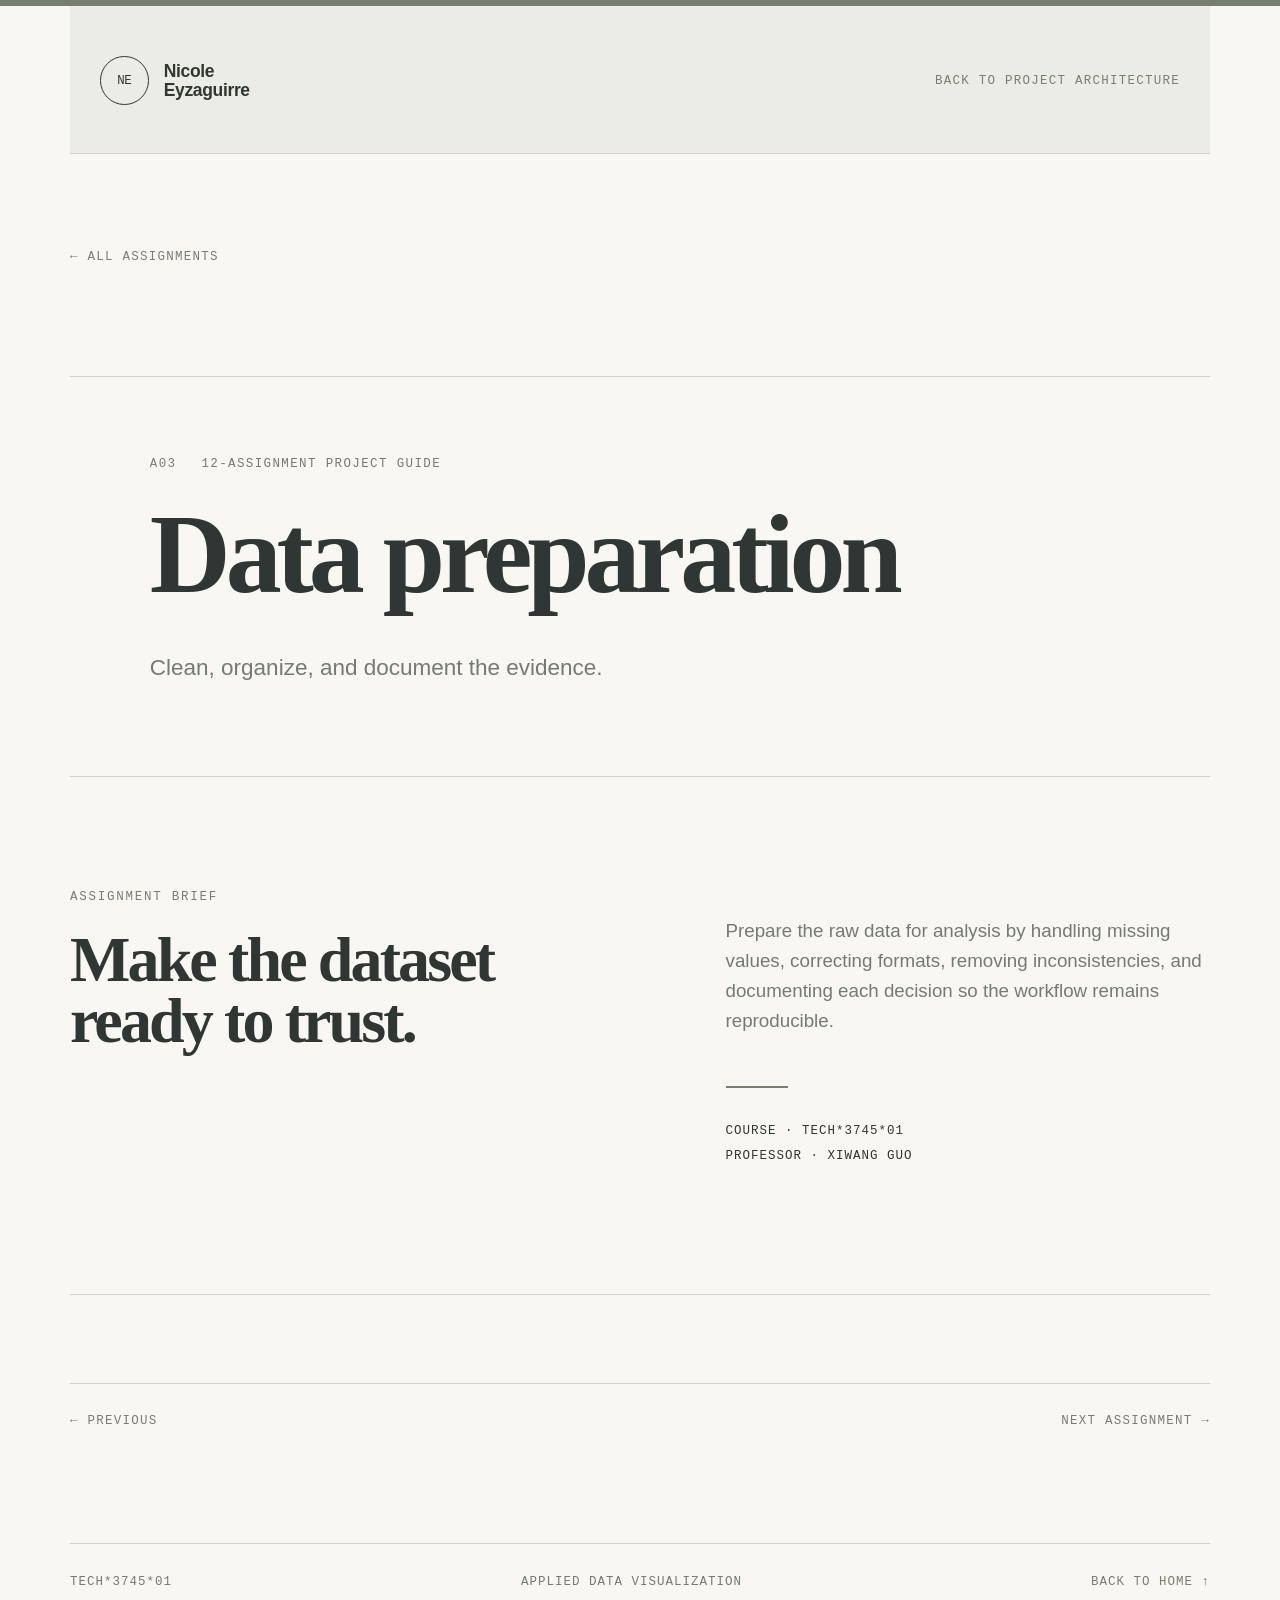
==== assignment-03.html @ c0d2a774 "Create research project website" ====
<!doctype html><html lang="en"><head><meta charset="UTF-8"><meta name="viewport" content="width=device-width, initial-scale=1.0"><title>Assignment 03 | Applied Data Visualization</title><link rel="stylesheet" href="styles.css"></head><body><div class="topline"></div><header class="site-header"><a class="brand" href="index.html#top"><span class="brand-mark">NE</span><span class="brand-name">Nicole<br>Eyzaguirre</span></a><a class="back-link" href="index.html#project">Back to project architecture</a></header><main class="assignment-detail section-shell"><a class="back-link" href="index.html#project">← All assignments</a><section class="assignment-hero reveal visible"><div class="assignment-kicker"><span>A03</span><span>12-assignment project guide</span></div><h1>Data preparation</h1><p class="assignment-summary">Clean, organize, and document the evidence.</p></section><section class="assignment-content"><div><p class="eyebrow">Assignment brief</p><h2>Make the dataset ready to trust.</h2></div><div class="assignment-copy"><p>Prepare the raw data for analysis by handling missing values, correcting formats, removing inconsistencies, and documenting each decision so the workflow remains reproducible.</p><div class="detail-rule"></div><p class="detail-label">Course · TECH*3745*01<br>Professor · Xiwang Guo</p></div></section><nav class="assignment-pager"><a href="assignment-02.html">← Previous</a><a href="assignment-04.html">Next assignment →</a></nav></main><footer class="site-footer section-shell"><span>TECH*3745*01</span><span>Applied Data Visualization</span><a href="index.html#top">Back to home ↑</a></footer></body></html>
---- styles.css ----
:root {
  --ink: #303633;
  --muted: #747a74;
  --paper: #f8f7f3;
  --paper-deep: #ecece6;
  --line: #d2d4cc;
  --accent: #777f70;
  --accent-light: #b6beb0;
  --display: "Playfair Display", Georgia, serif;
  --sans: "Manrope", sans-serif;
  --mono: "DM Mono", monospace;
}

* { box-sizing: border-box; }
html { scroll-behavior: smooth; }
body { margin: 0; color: var(--ink); background: var(--paper); font-family: var(--sans); font-size: 15px; line-height: 1.6; overflow-x: hidden; }
a { color: inherit; text-decoration: none; }
.topline { height: 5px; background: var(--accent); }
.section-shell, .site-header { width: min(1160px, calc(100% - 112px)); margin: 0 auto; }
.site-header { position: relative; display: flex; justify-content: space-between; align-items: flex-start; min-height: 94px; padding: 28px 24px 0; background: var(--paper-deep); z-index: 10; }
.brand { display: flex; gap: 12px; align-items: center; }
.brand-mark { display: grid; place-items: center; width: 39px; height: 39px; border: 1px solid var(--ink); border-radius: 50%; font: 500 10px var(--mono); letter-spacing: -.04em; }
.brand-name { font-size: 14px; font-weight: 800; line-height: 1.1; letter-spacing: -.02em; }
.assignment-nav { position: absolute; top: 88px; right: 0; display: none; grid-template-columns: 1fr; width: min(340px, calc(100vw - 96px)); padding: 10px 15px; background: var(--paper); border: 1px solid var(--line); box-shadow: 0 14px 28px rgba(23,43,70,.12); }
.assignment-nav.open { display: grid; }
.assignment-nav a { display: flex; gap: 10px; align-items: center; min-height: 38px; border-bottom: 1px solid var(--line); font-size: 12px; font-weight: 700; text-transform: uppercase; letter-spacing: .08em; transition: color .2s, background .2s; }
.assignment-nav a:hover, .assignment-nav a.active { color: var(--accent); }
.assignment-nav span { color: var(--accent); font: 12px var(--mono); }
.menu-toggle { display: flex; align-items: center; gap: 12px; border: 0; padding: 9px 0; background: none; color: var(--ink); font: 500 12px var(--mono); text-transform: uppercase; letter-spacing: .08em; cursor: pointer; }
.menu-icon { color: var(--accent); font-size: 20px; line-height: 10px; }
.hero { display: block; min-height: 455px; padding: 94px 7% 100px; border-bottom: 1px solid var(--line); }
.hero-copy { max-width: 690px; }
.eyebrow { margin: 0 0 21px; color: var(--accent); font: 500 10px var(--mono); letter-spacing: .14em; text-transform: uppercase; }
h1, h2 { margin: 0; font-family: var(--display); font-weight: 600; line-height: .95; letter-spacing: -.045em; }
h1 { font-size: clamp(64px, 8vw, 112px); }
h1 em, h2 em { color: var(--accent); font-style: italic; }
.hero-intro { max-width: 460px; margin: 33px 0 26px; color: var(--muted); font-size: 14px; }
.text-link { display: inline-flex; gap: 22px; padding-bottom: 8px; border-bottom: 1px solid var(--accent); color: var(--ink); font-size: 11px; font-weight: 800; text-transform: uppercase; letter-spacing: .1em; }
.hero-visual { position: relative; height: 390px; overflow: hidden; background: #172b46; }
.hero-visual::before { content: ""; position: absolute; inset: 0; opacity: .16; background-image: linear-gradient(rgba(244,241,233,.5) 1px, transparent 1px), linear-gradient(90deg, rgba(244,241,233,.5) 1px, transparent 1px); background-size: 48px 48px; }
.visual-label { position: absolute; top: 21px; left: 24px; z-index: 2; color: var(--accent-light); font: 10px var(--mono); letter-spacing: .15em; }
.orbit { position: absolute; border: 1px solid rgba(217,154,115,.5); border-radius: 50%; transform: rotate(-24deg); }
.orbit-one { width: 510px; height: 155px; top: 112px; left: 35px; }
.orbit-two { width: 450px; height: 210px; top: 72px; left: 55px; transform: rotate(25deg); border-color: rgba(244,241,233,.25); }
.data-line { position: absolute; height: 1px; background: var(--accent); transform-origin: left center; }
.line-one { width: 470px; top: 189px; left: 55px; transform: rotate(-18deg); }.line-two { width: 455px; top: 194px; left: 51px; transform: rotate(16deg); background: #e5d5b8; }.line-three { width: 360px; top: 220px; left: 105px; transform: rotate(-42deg); background: rgba(217,154,115,.5); }
.data-point { position: absolute; width: 10px; height: 10px; border: 2px solid var(--paper); background: var(--accent); border-radius: 50%; box-shadow: 0 0 0 6px rgba(184,101,63,.2); }.point-one { top: 125px; left: 185px; }.point-two { top: 242px; left: 380px; background: #e5d5b8; }.point-three { top: 157px; left: 462px; }
.visual-caption { position: absolute; right: 23px; bottom: 22px; display: flex; gap: 13px; align-items: baseline; color: #e8e4d9; }.visual-caption strong { font: 22px var(--mono); }.visual-caption span { color: #adb7b0; font: 10px var(--mono); line-height: 1.35; }
.course-meta { display: grid; grid-template-columns: 1.2fr 1.5fr 1fr 1fr; border-top: 1px solid var(--line); border-bottom: 1px solid var(--line); }.meta-item { min-height: 106px; padding: 24px 22px 20px 0; border-right: 1px solid var(--line); }.meta-item:not(:first-child) { padding-left: 25px; }.meta-item:last-child { border-right: 0; }.meta-label { display: block; margin-bottom: 8px; color: var(--muted); font: 10px var(--mono); letter-spacing: .08em; text-transform: uppercase; }.meta-item strong { font-size: 13px; line-height: 1.5; }.meta-item small { color: var(--muted); font-size: 11px; font-weight: 500; }.meta-term strong { color: var(--accent); font: 12px var(--mono); }
.overview { display: grid; grid-template-columns: 1fr 1fr; gap: 15%; padding-top: 150px; padding-bottom: 150px; }.overview h2, .map-intro h2, .goals h2 { font-size: clamp(46px, 5vw, 74px); }.overview-copy { padding-top: 8px; max-width: 440px; }.large-copy { margin: 0 0 24px; color: var(--ink); font-size: 22px; line-height: 1.35; letter-spacing: -.03em; }.overview-copy > p:not(.large-copy) { max-width: 375px; color: var(--muted); font-size: 14px; }.goal-line { display: flex; gap: 18px; align-items: center; margin-top: 42px; padding-top: 18px; border-top: 1px solid var(--line); color: var(--muted); font: 10px var(--mono); text-transform: uppercase; letter-spacing: .08em; }.goal-line span:first-child { color: var(--accent); font: 25px var(--display); }
.project-map { display: grid; grid-template-columns: 30% 1fr; gap: 8%; padding: 75px 0 140px; border-top: 1px solid var(--line); }.map-note { max-width: 190px; margin-top: 37px; color: var(--muted); font-size: 13px; }.pathway { padding-top: 5px; }.path-node { display: flex; align-items: center; gap: 18px; }.node-number, .card-number { color: var(--accent); font: 11px var(--mono); }.path-node strong { font-size: 14px; }.path-node small { color: var(--muted); font-size: 11px; }.path-start { padding: 17px 18px; background: var(--ink); color: var(--paper); }.path-start small { color: #aab3ae; }.connector { width: 1px; height: 32px; margin-left: 24px; background: var(--accent); }.path-grid { display: grid; grid-template-columns: repeat(2, 1fr); }.assignment-card { display: flex; gap: 18px; min-height: 122px; padding: 22px 20px; border-top: 1px solid var(--line); border-right: 1px solid var(--line); scroll-margin-top: 120px; transition: background .2s, transform .2s; }.assignment-card:nth-child(even) { border-right: 0; }.assignment-card:hover, .assignment-card:target { background: var(--paper-deep); transform: translateY(-3px); }.assignment-card h3 { margin: 0 0 7px; font-size: 15px; line-height: 1.2; }.assignment-card p { margin: 0; color: var(--muted); font-size: 11px; line-height: 1.45; }.connector-end { height: 34px; }.path-end { padding: 17px 18px; border: 1px solid var(--accent); }
.goals { display: grid; grid-template-columns: 30% 1fr; gap: 8%; padding: 76px 0 140px; border-top: 1px solid var(--line); }.goal-list { display: grid; grid-template-columns: repeat(2, 1fr); gap: 0 40px; margin: 0; padding: 0; list-style: none; counter-reset: goals; }.goal-list li { display: flex; gap: 15px; padding: 12px 0; border-bottom: 1px solid var(--line); color: #455052; font-size: 12px; }.goal-list li::before { counter-increment: goals; content: counter(goals, decimal-leading-zero); color: var(--accent); font: 10px var(--mono); }
.site-footer { display: flex; justify-content: space-between; padding: 25px 0 33px; border-top: 1px solid var(--line); color: var(--muted); font: 10px var(--mono); letter-spacing: .08em; text-transform: uppercase; }.site-footer a { color: var(--accent); }
.assignment-detail { min-height: calc(100vh - 180px); padding: 78px 0 100px; }.back-link { display: inline-block; margin-bottom: 90px; color: var(--accent); font: 10px var(--mono); letter-spacing: .1em; text-transform: uppercase; }.assignment-hero { max-width: 900px; padding-bottom: 90px; border-bottom: 1px solid var(--line); }.assignment-kicker { display: flex; gap: 20px; margin-bottom: 24px; color: var(--muted); font: 10px var(--mono); letter-spacing: .11em; text-transform: uppercase; }.assignment-kicker span:first-child { color: var(--accent); }.assignment-hero h1 { font-size: clamp(64px, 9vw, 128px); }.assignment-summary { max-width: 500px; margin: 34px 0 0; color: var(--muted); font-size: 18px; }.assignment-content { display: grid; grid-template-columns: 1fr 1fr; gap: 15%; padding: 90px 0; }.assignment-content h2 { max-width: 440px; font-size: clamp(38px, 4vw, 58px); }.assignment-copy { max-width: 430px; padding-top: 6px; color: var(--muted); font-size: 15px; }.detail-rule { width: 50px; margin: 40px 0 25px; border-top: 2px solid var(--accent); }.detail-label { color: var(--ink); font: 10px/2 var(--mono); letter-spacing: .08em; text-transform: uppercase; }.assignment-pager { display: flex; justify-content: space-between; padding-top: 24px; border-top: 1px solid var(--line); }.assignment-pager a { display: flex; gap: 16px; align-items: center; color: var(--accent); font: 10px var(--mono); letter-spacing: .1em; text-transform: uppercase; }.assignment-pager strong { font-size: 20px; font-weight: 400; }
.assignment-detail:not(.proposal-page) .assignment-hero { max-width: none; padding: 70px 7% 78px; border: 1px solid var(--line); background: var(--paper-deep); }.assignment-detail:not(.proposal-page) .assignment-hero h1 { max-width: 760px; font-size: clamp(58px, 7vw, 96px); }.assignment-detail:not(.proposal-page) .assignment-content { border-bottom: 1px solid var(--line); }.assignment-detail:not(.proposal-page) .assignment-pager { margin-top: 70px; }
.proposal-intro, .proposal-section { display: grid; grid-template-columns: 30% 1fr; gap: 8%; padding: 90px 0; border-bottom: 1px solid var(--line); }.proposal-intro h2, .proposal-section h2, .limitations h2 { max-width: 600px; font-size: clamp(38px, 5vw, 70px); }.proposal-intro .assignment-copy { padding-top: 8px; }.proposal-section { grid-template-columns: 20% 1fr; gap: 8%; }.proposal-label { padding-top: 8px; }.proposal-label span { display: block; margin-bottom: 16px; color: var(--accent); font: 13px var(--mono); }.proposal-label .eyebrow { margin: 0; }.proposal-body { max-width: 760px; }.proposal-body h2 { margin-bottom: 28px; }.proposal-body p { max-width: 690px; color: var(--muted); }.inline-link { color: var(--accent); text-decoration: underline; text-underline-offset: 3px; }.question-panel { margin: 90px 0; padding: 45px 6%; background: var(--ink); color: var(--paper); }.question-panel .eyebrow { color: var(--accent-light); }.question-panel blockquote { max-width: 800px; margin: 25px 0 65px; font: italic 600 clamp(32px, 4vw, 60px)/1.08 var(--display); letter-spacing: -.04em; }.subquestions { display: grid; grid-template-columns: 30% 1fr; gap: 8%; padding-top: 25px; border-top: 1px solid #53605d; }.subquestions ol { display: grid; grid-template-columns: repeat(2, 1fr); gap: 15px 40px; margin: 0; padding-left: 20px; color: #d5d7ce; font-size: 13px; }.subquestions li::marker { color: var(--accent-light); font-family: var(--mono); }.methodology-section { border-bottom: 0; padding-bottom: 45px; }.method-steps { display: grid; grid-template-columns: repeat(2, 1fr); gap: 0 36px; margin-top: 45px; border-top: 1px solid var(--line); }.method-steps article { padding: 24px 0 28px; border-bottom: 1px solid var(--line); }.method-steps span { color: var(--accent); font: 11px var(--mono); }.method-steps h3 { margin: 14px 0 7px; font-size: 15px; }.method-steps p { margin: 0; font-size: 12px; line-height: 1.55; }.variables-section { padding-top: 45px; }.variable-grid { display: grid; grid-template-columns: repeat(3, 1fr); gap: 20px; }.variable-grid > div { padding: 20px; background: var(--paper-deep); }.variable-grid p { margin: 12px 0 0; font-size: 12px; }.variable-tag { color: var(--accent); font: 10px var(--mono); letter-spacing: .06em; text-transform: uppercase; }.variable-grid code { color: var(--ink); font-family: var(--mono); font-size: .9em; }.hypotheses { margin-top: 50px; padding-top: 22px; border-top: 1px solid var(--line); }.hypotheses p { margin: 10px 0; font-size: 13px; }.hypotheses strong { display: inline-block; width: 32px; color: var(--accent); font: 11px var(--mono); }.limitations { margin: 45px 0 90px; padding: 50px 6%; background: var(--paper-deep); }.limitations h2 { margin-bottom: 25px; }.limitations > p:last-child { max-width: 600px; color: var(--muted); font-size: 14px; }
.proposal-page .assignment-hero { max-width: none; padding: 72px 7% 84px; border: 1px solid var(--line); background: var(--paper-deep); }.proposal-page .assignment-hero h1 { max-width: 980px; font-size: clamp(58px, 7vw, 96px); }.proposal-page .assignment-summary { max-width: 620px; font-size: 17px; }.proposal-intro { padding-top: 110px; }.proposal-section { padding-top: 100px; padding-bottom: 100px; }.question-panel { border-left: 4px solid var(--accent); box-shadow: 0 16px 30px rgba(32,42,49,.08); }.proposal-visuals { padding-top: 105px; }.data-figure { box-shadow: 0 8px 18px rgba(32,42,49,.05); }.data-figure figcaption { background: var(--paper); }
.proposal-visuals { padding: 90px 0; border-top: 1px solid var(--line); }.visuals-heading { display: grid; grid-template-columns: 30% 1fr; gap: 8%; margin-bottom: 45px; }.visuals-heading h2 { font-size: clamp(38px, 5vw, 70px); }.figure-grid { display: grid; grid-template-columns: repeat(2, 1fr); gap: 35px 25px; }.data-figure { margin: 0; border: 1px solid var(--line); background: var(--paper-deep); }.data-figure-wide { grid-column: 1 / -1; }.data-figure img { display: block; width: 100%; height: auto; background: #fff; }.data-figure figcaption { display: grid; grid-template-columns: auto 1fr; column-gap: 14px; padding: 16px 18px 18px; }.data-figure figcaption span { grid-row: span 2; color: var(--accent); font: 10px var(--mono); }.data-figure figcaption strong { font-size: 13px; }.data-figure figcaption small { color: var(--muted); font-size: 11px; }
.data-figure-zoom { overflow: hidden; }.data-figure-zoom img { width: 106%; max-width: none; margin-left: -3%; }
.figure-grid { grid-template-columns: repeat(2, minmax(0, 1fr)); }.data-figure img { aspect-ratio: 16 / 9; object-fit: contain; }
.data-figure-final { display: grid; grid-template-columns: minmax(0, 1.6fr) minmax(220px, .4fr); align-items: stretch; }.data-figure-final figcaption { align-content: center; }
.reveal { opacity: 0; transform: translateY(22px); transition: opacity .7s ease, transform .7s ease; }.reveal.visible { opacity: 1; transform: none; }
@media (min-width: 801px) { .site-header { align-items: center; min-height: 118px; padding: 24px 24px 22px; border-bottom: 1px solid var(--line); }.site-header > .back-link { margin-bottom: 0; }.assignment-nav { top: 84px; padding: 10px 15px; border: 1px solid var(--line); }.assignment-nav a { min-height: 38px; padding: 0 8px; } }
@media (min-width: 801px) { body { zoom: 1.25; } }
@media (max-width: 800px) { .section-shell, .site-header { width: min(100% - 40px, 600px); }.site-header { min-height: 80px; padding-top: 22px; }.assignment-nav { top: 71px; width: 100%; }.assignment-nav a { min-height: 37px; }.hero { display: block; min-height: auto; padding: 72px 0 70px; }.hero-visual { margin-top: 60px; height: 300px; }.orbit-one { width: 420px; left: -30px; }.orbit-two { left: -5px; }.line-one { left: 15px; }.line-two { left: 10px; }.point-two { left: 260px; }.point-three { left: 340px; }.course-meta { grid-template-columns: repeat(2, 1fr); }.meta-item { min-height: 95px; padding: 19px 12px 15px 0; }.meta-item:not(:first-child) { padding-left: 15px; }.meta-item:nth-child(2) { border-right: 0; }.meta-item:nth-child(3), .meta-item:nth-child(4) { border-top: 1px solid var(--line); }.overview { display: block; padding: 100px 0; }.overview-copy { margin-top: 45px; }.project-map, .goals { display: block; padding: 55px 0 90px; }.map-note { margin: 25px 0 48px; }.path-grid { display: block; }.assignment-card, .assignment-card:nth-child(even) { border-right: 0; }.goals-heading { margin-bottom: 48px; }.goal-list { display: block; }.proposal-intro, .proposal-section, .visuals-heading { display: block; padding: 65px 0; }.proposal-intro .assignment-copy, .proposal-body { margin-top: 35px; }.subquestions { display: block; }.subquestions ol { display: block; }.subquestions li { margin-bottom: 14px; }.method-steps, .variable-grid, .figure-grid { display: block; }.data-figure-final { display: block; }.method-steps article, .variable-grid > div, .data-figure { margin-bottom: 20px; }.limitations { margin: 25px 0 65px; padding: 35px 25px; }.site-footer { gap: 15px; align-items: flex-start; flex-wrap: wrap; }.site-footer span:nth-child(2) { order: 3; width: 100%; } }
@media (max-width: 430px) { h1 { font-size: 64px; }.hero-visual { height: 260px; }.visual-caption { right: 15px; bottom: 14px; }.visual-caption strong { font-size: 17px; }.visual-caption span { font-size: 8px; }.assignment-nav { width: calc(100vw - 40px); }.assignment-nav a { padding-right: 5px; font-size: 11px; }.path-node { gap: 10px; }.path-node small { display: none; }.large-copy { font-size: 19px; } }
.overview { grid-template-columns: .85fr 1.15fr; gap: 13%; padding-top: 125px; padding-bottom: 125px; }.project-map { grid-template-columns: 27% 1fr; gap: 10%; padding-top: 78px; padding-bottom: 125px; }.assignment-detail { padding-top: 68px; padding-bottom: 92px; }.assignment-detail:not(.proposal-page) .assignment-hero { padding: 64px 7% 72px; border: 0; border-top: 1px solid var(--line); border-bottom: 1px solid var(--line); background: transparent; }
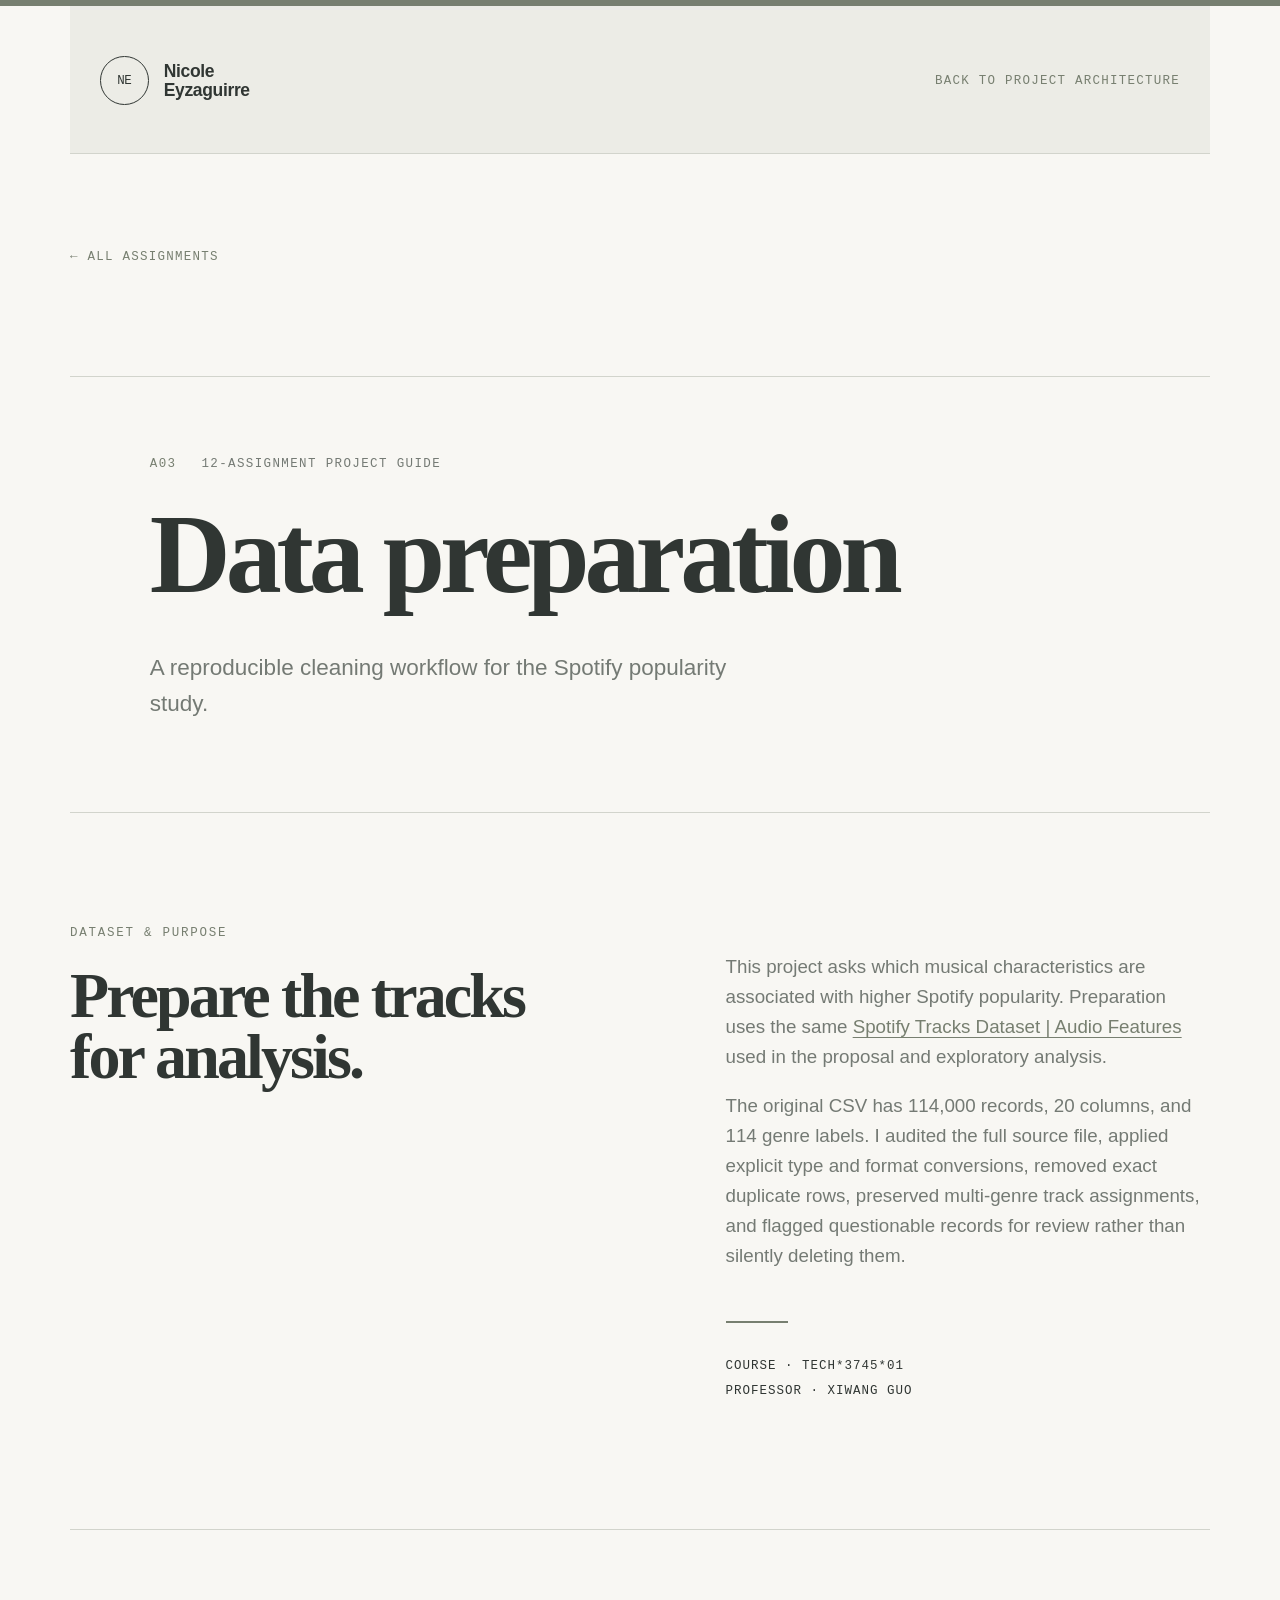
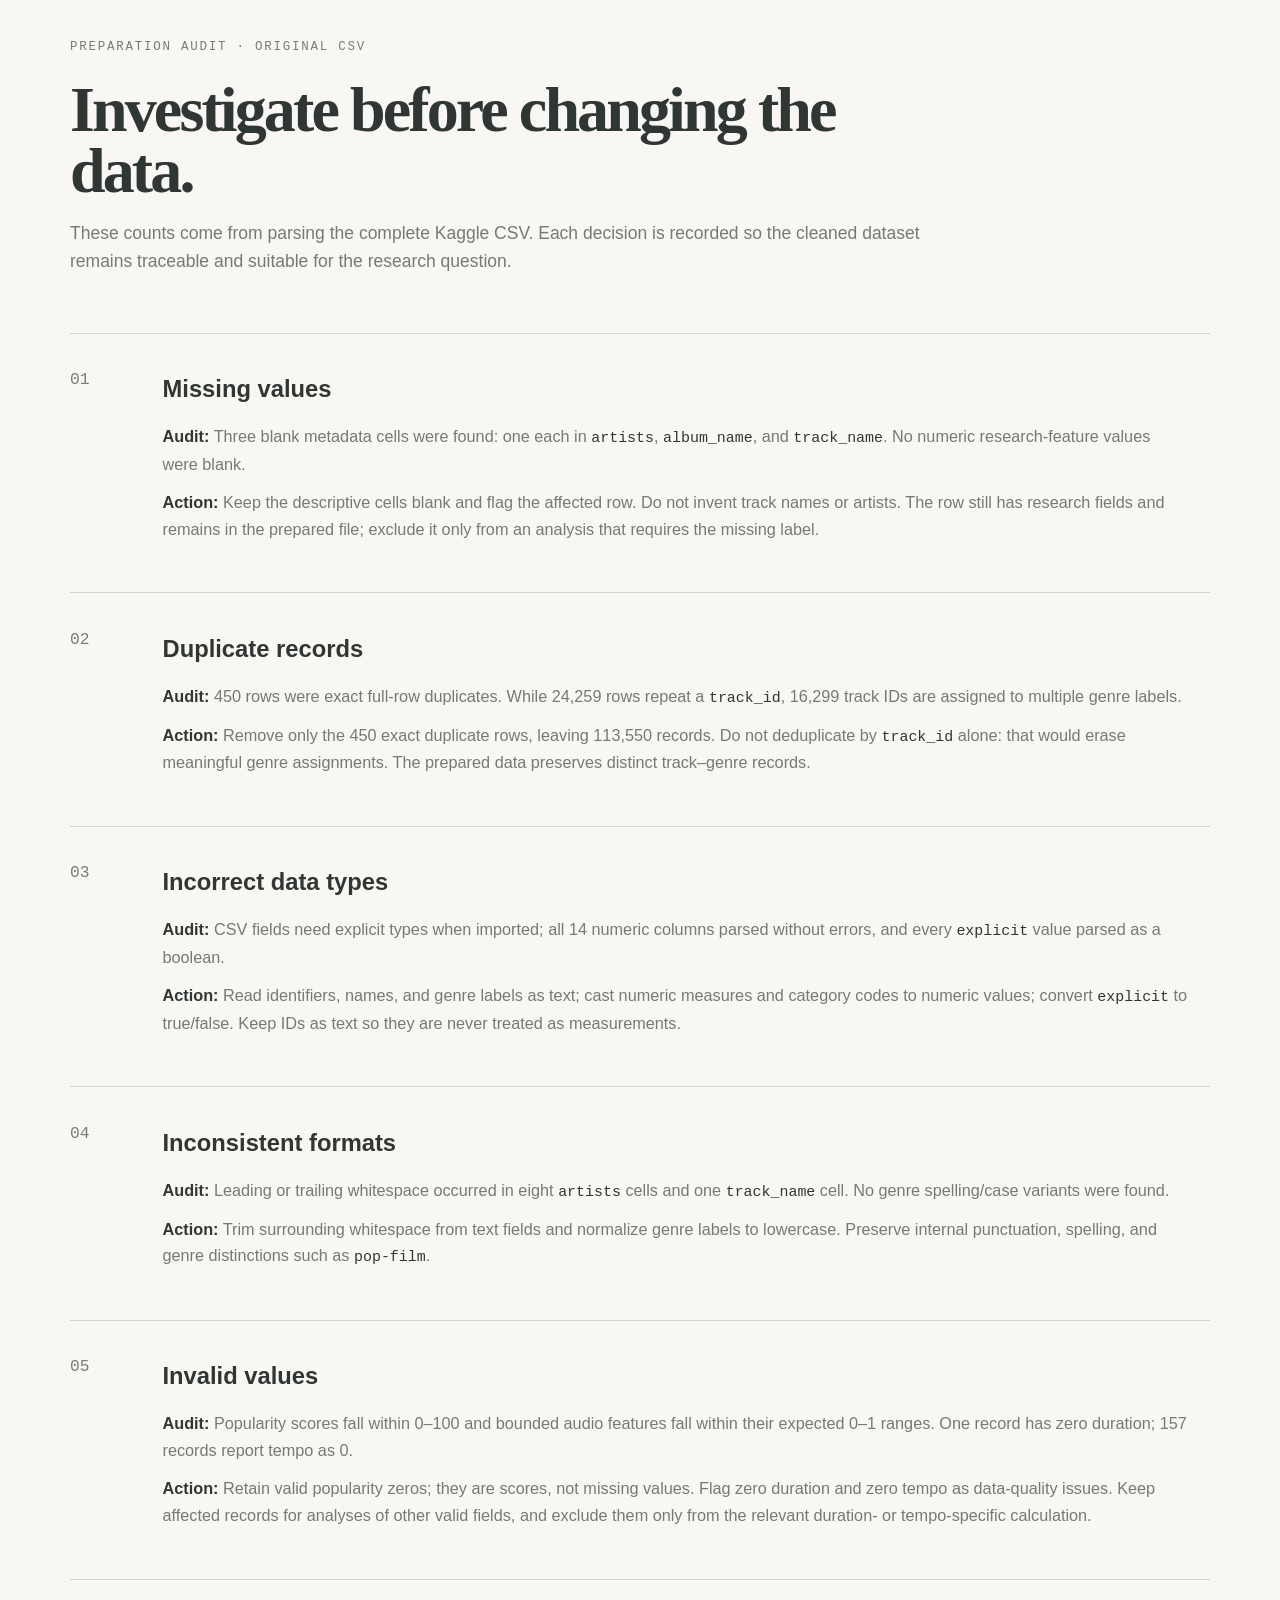
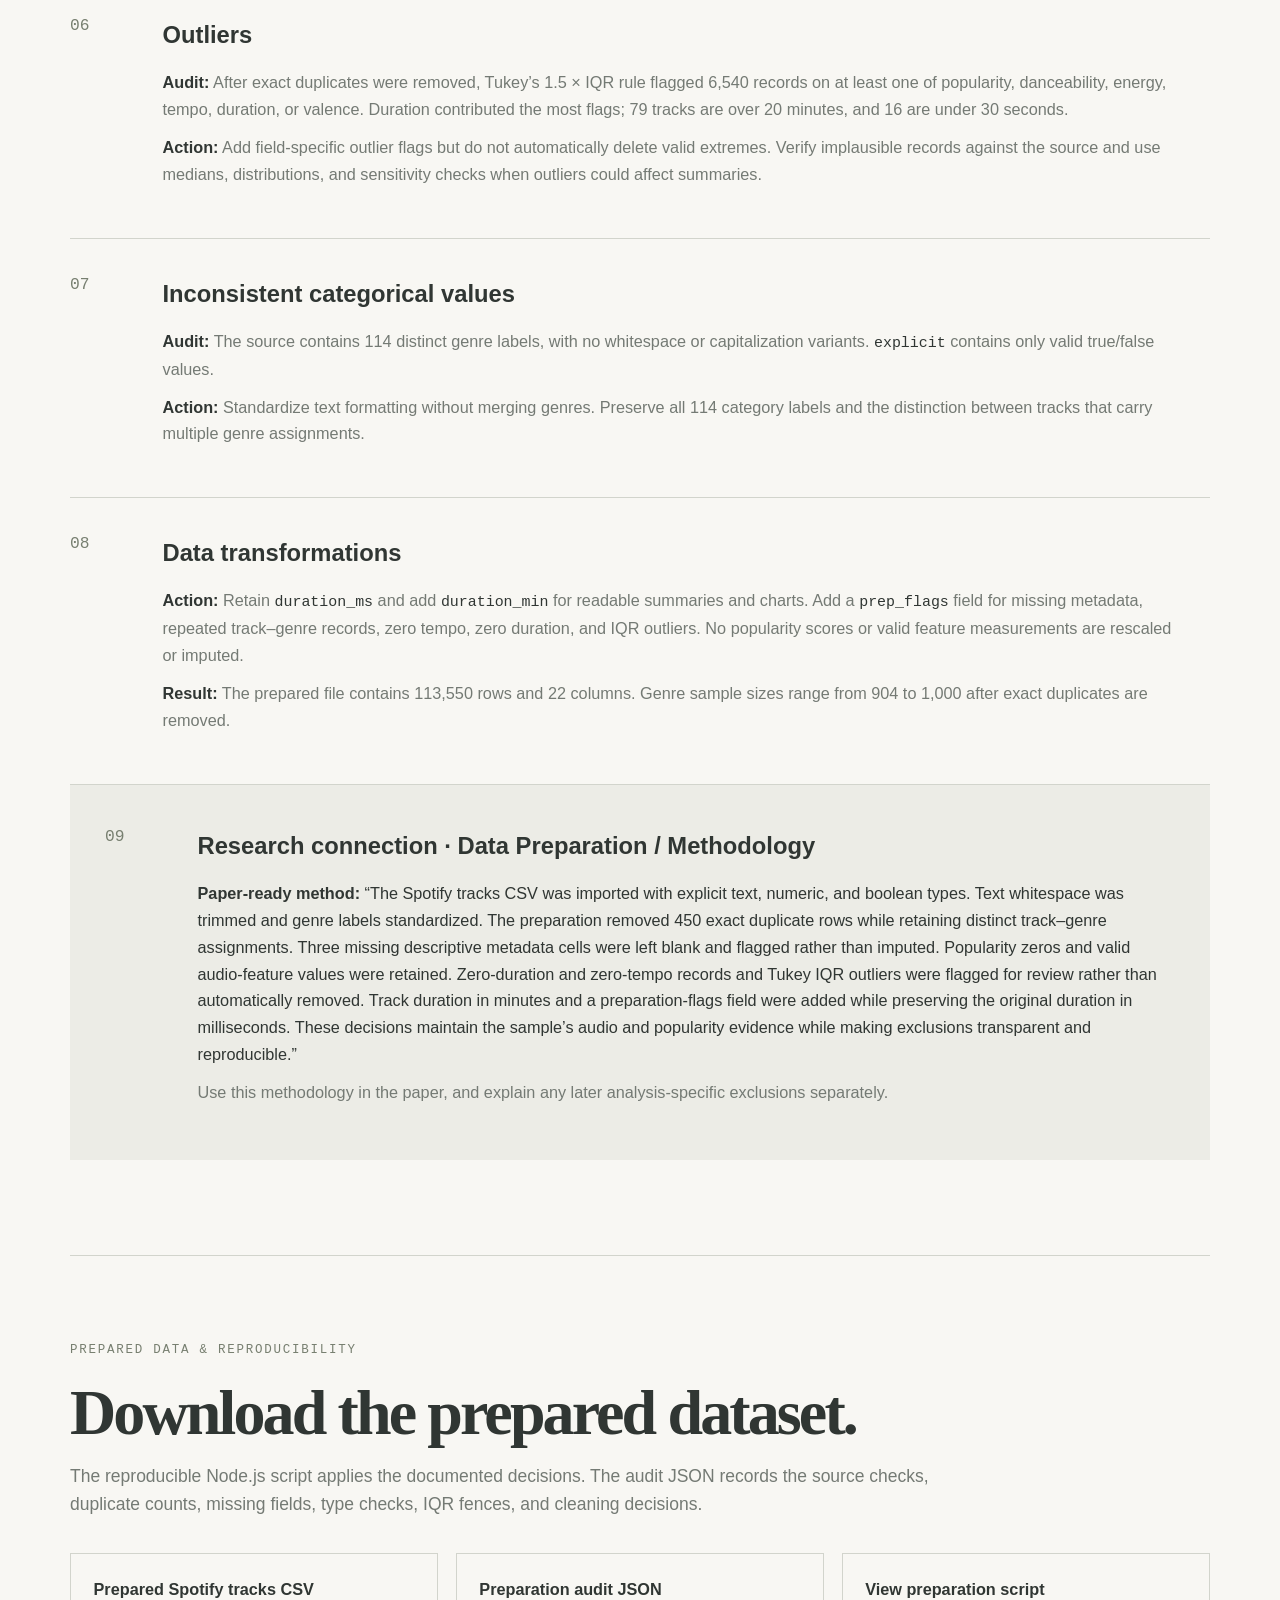
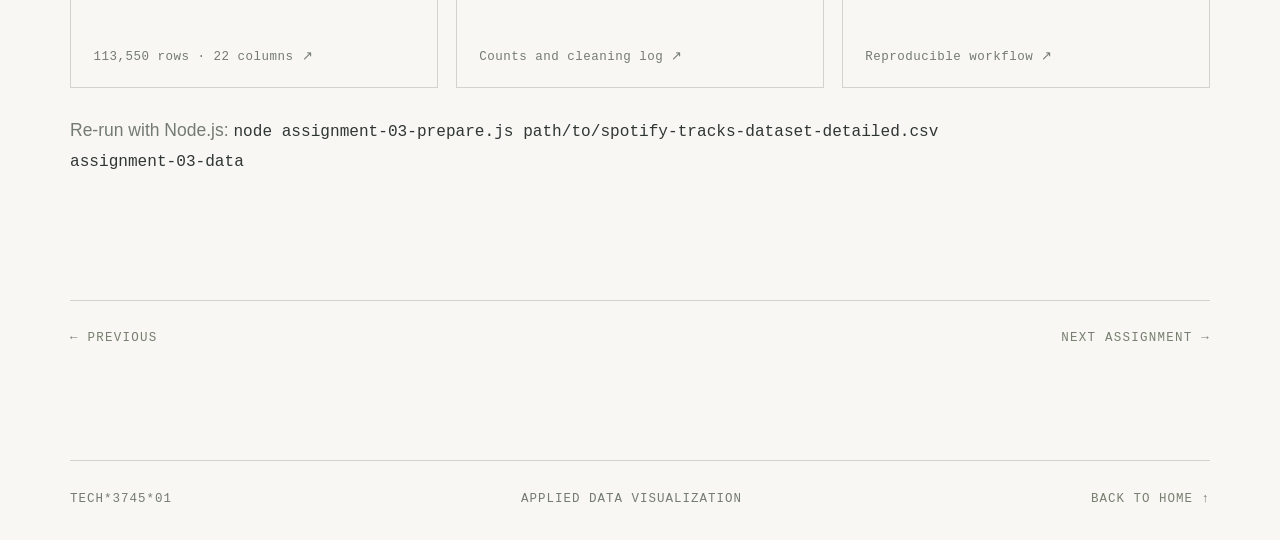
==== commit 587dd527: "Add Spotify data preparation and exploratory analysis Co-authored-by: Copilot <223556219+Copilot@use" ====
--- a/assignment-03.html
+++ b/assignment-03.html
@@ -1 +1,136 @@
-<!doctype html><html lang="en"><head><meta charset="UTF-8"><meta name="viewport" content="width=device-width, initial-scale=1.0"><title>Assignment 03 | Applied Data Visualization</title><link rel="stylesheet" href="styles.css"></head><body><div class="topline"></div><header class="site-header"><a class="brand" href="index.html#top"><span class="brand-mark">NE</span><span class="brand-name">Nicole<br>Eyzaguirre</span></a><a class="back-link" href="index.html#project">Back to project architecture</a></header><main class="assignment-detail section-shell"><a class="back-link" href="index.html#project">← All assignments</a><section class="assignment-hero reveal visible"><div class="assignment-kicker"><span>A03</span><span>12-assignment project guide</span></div><h1>Data preparation</h1><p class="assignment-summary">Clean, organize, and document the evidence.</p></section><section class="assignment-content"><div><p class="eyebrow">Assignment brief</p><h2>Make the dataset ready to trust.</h2></div><div class="assignment-copy"><p>Prepare the raw data for analysis by handling missing values, correcting formats, removing inconsistencies, and documenting each decision so the workflow remains reproducible.</p><div class="detail-rule"></div><p class="detail-label">Course · TECH*3745*01<br>Professor · Xiwang Guo</p></div></section><nav class="assignment-pager"><a href="assignment-02.html">← Previous</a><a href="assignment-04.html">Next assignment →</a></nav></main><footer class="site-footer section-shell"><span>TECH*3745*01</span><span>Applied Data Visualization</span><a href="index.html#top">Back to home ↑</a></footer></body></html>+<!doctype html>
+<html lang="en">
+<head>
+  <meta charset="UTF-8">
+  <meta name="viewport" content="width=device-width, initial-scale=1.0">
+  <meta name="description" content="Data cleaning and reproducible preparation of the Spotify tracks dataset for analysis of song popularity.">
+  <title>Assignment 03 | Data Preparation</title>
+  <link rel="stylesheet" href="styles.css">
+</head>
+<body>
+  <div class="topline"></div>
+  <header class="site-header">
+    <a class="brand" href="index.html#top"><span class="brand-mark">NE</span><span class="brand-name">Nicole<br>Eyzaguirre</span></a>
+    <a class="back-link" href="index.html#project">Back to project architecture</a>
+  </header>
+  <main class="assignment-detail section-shell">
+    <a class="back-link" href="index.html#project">← All assignments</a>
+    <section class="assignment-hero reveal visible">
+      <div class="assignment-kicker"><span>A03</span><span>12-assignment project guide</span></div>
+      <h1>Data preparation</h1>
+      <p class="assignment-summary">A reproducible cleaning workflow for the Spotify popularity study.</p>
+    </section>
+
+    <section class="assignment-content">
+      <div>
+        <p class="eyebrow">Dataset &amp; purpose</p>
+        <h2>Prepare the tracks for analysis.</h2>
+      </div>
+      <div class="assignment-copy">
+        <p>This project asks which musical characteristics are associated with higher Spotify popularity. Preparation uses the same <a class="inline-link" href="https://www.kaggle.com/datasets/saichaitanyareddyai/spotify-tracks-dataset-audio-features" target="_blank" rel="noreferrer">Spotify Tracks Dataset | Audio Features</a> used in the proposal and exploratory analysis.</p>
+        <p>The original CSV has 114,000 records, 20 columns, and 114 genre labels. I audited the full source file, applied explicit type and format conversions, removed exact duplicate rows, preserved multi-genre track assignments, and flagged questionable records for review rather than silently deleting them.</p>
+        <div class="detail-rule"></div>
+        <p class="detail-label">Course · TECH*3745*01<br>Professor · Xiwang Guo</p>
+      </div>
+    </section>
+
+    <section class="prep-audit" aria-labelledby="prep-audit-title">
+      <div class="prep-heading">
+        <p class="eyebrow">Preparation audit · original CSV</p>
+        <h2 id="prep-audit-title">Investigate before changing the data.</h2>
+        <p>These counts come from parsing the complete Kaggle CSV. Each decision is recorded so the cleaned dataset remains traceable and suitable for the research question.</p>
+      </div>
+
+      <ol class="prep-task-list">
+        <li class="prep-task">
+          <span class="prep-task-number">01</span>
+          <div>
+            <h3>Missing values</h3>
+            <p><strong>Audit:</strong> Three blank metadata cells were found: one each in <code>artists</code>, <code>album_name</code>, and <code>track_name</code>. No numeric research-feature values were blank.</p>
+            <p><strong>Action:</strong> Keep the descriptive cells blank and flag the affected row. Do not invent track names or artists. The row still has research fields and remains in the prepared file; exclude it only from an analysis that requires the missing label.</p>
+          </div>
+        </li>
+        <li class="prep-task">
+          <span class="prep-task-number">02</span>
+          <div>
+            <h3>Duplicate records</h3>
+            <p><strong>Audit:</strong> 450 rows were exact full-row duplicates. While 24,259 rows repeat a <code>track_id</code>, 16,299 track IDs are assigned to multiple genre labels.</p>
+            <p><strong>Action:</strong> Remove only the 450 exact duplicate rows, leaving 113,550 records. Do not deduplicate by <code>track_id</code> alone: that would erase meaningful genre assignments. The prepared data preserves distinct track–genre records.</p>
+          </div>
+        </li>
+        <li class="prep-task">
+          <span class="prep-task-number">03</span>
+          <div>
+            <h3>Incorrect data types</h3>
+            <p><strong>Audit:</strong> CSV fields need explicit types when imported; all 14 numeric columns parsed without errors, and every <code>explicit</code> value parsed as a boolean.</p>
+            <p><strong>Action:</strong> Read identifiers, names, and genre labels as text; cast numeric measures and category codes to numeric values; convert <code>explicit</code> to true/false. Keep IDs as text so they are never treated as measurements.</p>
+          </div>
+        </li>
+        <li class="prep-task">
+          <span class="prep-task-number">04</span>
+          <div>
+            <h3>Inconsistent formats</h3>
+            <p><strong>Audit:</strong> Leading or trailing whitespace occurred in eight <code>artists</code> cells and one <code>track_name</code> cell. No genre spelling/case variants were found.</p>
+            <p><strong>Action:</strong> Trim surrounding whitespace from text fields and normalize genre labels to lowercase. Preserve internal punctuation, spelling, and genre distinctions such as <code>pop-film</code>.</p>
+          </div>
+        </li>
+        <li class="prep-task">
+          <span class="prep-task-number">05</span>
+          <div>
+            <h3>Invalid values</h3>
+            <p><strong>Audit:</strong> Popularity scores fall within 0–100 and bounded audio features fall within their expected 0–1 ranges. One record has zero duration; 157 records report tempo as 0.</p>
+            <p><strong>Action:</strong> Retain valid popularity zeros; they are scores, not missing values. Flag zero duration and zero tempo as data-quality issues. Keep affected records for analyses of other valid fields, and exclude them only from the relevant duration- or tempo-specific calculation.</p>
+          </div>
+        </li>
+        <li class="prep-task">
+          <span class="prep-task-number">06</span>
+          <div>
+            <h3>Outliers</h3>
+            <p><strong>Audit:</strong> After exact duplicates were removed, Tukey’s 1.5 × IQR rule flagged 6,540 records on at least one of popularity, danceability, energy, tempo, duration, or valence. Duration contributed the most flags; 79 tracks are over 20 minutes, and 16 are under 30 seconds.</p>
+            <p><strong>Action:</strong> Add field-specific outlier flags but do not automatically delete valid extremes. Verify implausible records against the source and use medians, distributions, and sensitivity checks when outliers could affect summaries.</p>
+          </div>
+        </li>
+        <li class="prep-task">
+          <span class="prep-task-number">07</span>
+          <div>
+            <h3>Inconsistent categorical values</h3>
+            <p><strong>Audit:</strong> The source contains 114 distinct genre labels, with no whitespace or capitalization variants. <code>explicit</code> contains only valid true/false values.</p>
+            <p><strong>Action:</strong> Standardize text formatting without merging genres. Preserve all 114 category labels and the distinction between tracks that carry multiple genre assignments.</p>
+          </div>
+        </li>
+        <li class="prep-task">
+          <span class="prep-task-number">08</span>
+          <div>
+            <h3>Data transformations</h3>
+            <p><strong>Action:</strong> Retain <code>duration_ms</code> and add <code>duration_min</code> for readable summaries and charts. Add a <code>prep_flags</code> field for missing metadata, repeated track–genre records, zero tempo, zero duration, and IQR outliers. No popularity scores or valid feature measurements are rescaled or imputed.</p>
+            <p><strong>Result:</strong> The prepared file contains 113,550 rows and 22 columns. Genre sample sizes range from 904 to 1,000 after exact duplicates are removed.</p>
+          </div>
+        </li>
+        <li class="prep-task prep-research-task">
+          <span class="prep-task-number">09</span>
+          <div>
+            <h3>Research connection · Data Preparation / Methodology</h3>
+            <p><strong>Paper-ready method:</strong> “The Spotify tracks CSV was imported with explicit text, numeric, and boolean types. Text whitespace was trimmed and genre labels standardized. The preparation removed 450 exact duplicate rows while retaining distinct track–genre assignments. Three missing descriptive metadata cells were left blank and flagged rather than imputed. Popularity zeros and valid audio-feature values were retained. Zero-duration and zero-tempo records and Tukey IQR outliers were flagged for review rather than automatically removed. Track duration in minutes and a preparation-flags field were added while preserving the original duration in milliseconds. These decisions maintain the sample’s audio and popularity evidence while making exclusions transparent and reproducible.”</p>
+            <p>Use this methodology in the paper, and explain any later analysis-specific exclusions separately.</p>
+          </div>
+        </li>
+      </ol>
+    </section>
+
+    <section class="prep-deliverables">
+      <p class="eyebrow">Prepared data &amp; reproducibility</p>
+      <h2>Download the prepared dataset.</h2>
+      <p>The reproducible Node.js script applies the documented decisions. The audit JSON records the source checks, duplicate counts, missing fields, type checks, IQR fences, and cleaning decisions.</p>
+      <div class="prep-links">
+        <a href="assignment-03-data/spotify-tracks-prepared.csv" download>Prepared Spotify tracks CSV <span>113,550 rows · 22 columns ↗</span></a>
+        <a href="assignment-03-data/preparation-audit.json">Preparation audit JSON <span>Counts and cleaning log ↗</span></a>
+        <a href="assignment-03-prepare.js">View preparation script <span>Reproducible workflow ↗</span></a>
+      </div>
+      <p class="prep-note">Re-run with Node.js: <code>node assignment-03-prepare.js path/to/spotify-tracks-dataset-detailed.csv assignment-03-data</code></p>
+    </section>
+
+    <nav class="assignment-pager"><a href="assignment-02.html">← Previous</a><a href="assignment-04.html">Next assignment →</a></nav>
+  </main>
+  <footer class="site-footer section-shell"><span>TECH*3745*01</span><span>Applied Data Visualization</span><a href="index.html#top">Back to home ↑</a></footer>
+</body>
+</html>
--- a/styles.css
+++ b/styles.css
@@ -59,9 +59,24 @@
 .data-figure-zoom { overflow: hidden; }.data-figure-zoom img { width: 106%; max-width: none; margin-left: -3%; }
 .figure-grid { grid-template-columns: repeat(2, minmax(0, 1fr)); }.data-figure img { aspect-ratio: 16 / 9; object-fit: contain; }
 .data-figure-final { display: grid; grid-template-columns: minmax(0, 1.6fr) minmax(220px, .4fr); align-items: stretch; }.data-figure-final figcaption { align-content: center; }
+.music-lab { padding: 92px 0 76px; border-top: 1px solid var(--line); border-bottom: 1px solid var(--line); }.music-lab-heading { display: grid; grid-template-columns: 30% 1fr; gap: 8%; align-items: end; margin-bottom: 42px; }.music-lab-heading .eyebrow { grid-column: 1 / -1; margin-bottom: -22px; }.music-lab-heading h2 { font-size: clamp(42px, 5vw, 70px); }.music-lab-heading > p:last-child { max-width: 430px; margin: 0 0 5px; color: var(--muted); font-size: 14px; }.music-lab-grid { display: grid; grid-template-columns: 1.05fr .95fr; gap: 25px; }.music-form, .chat-result { border: 1px solid var(--line); background: var(--paper-deep); padding: 26px; }.music-form { display: grid; gap: 20px; }.music-form label { position: relative; display: grid; gap: 7px; color: var(--muted); font: 10px var(--mono); letter-spacing: .06em; text-transform: uppercase; }.music-form input:not([type="checkbox"]), .music-form select { width: 100%; min-height: 42px; border: 1px solid var(--line); padding: 10px 12px; color: var(--ink); background: var(--paper); font: 13px var(--sans); }.music-form input[type="range"] { min-height: auto; padding: 0; accent-color: var(--accent); }.music-form output { position: absolute; right: 0; top: 0; color: var(--accent); font: 11px var(--mono); }.form-two { display: grid; grid-template-columns: 1fr 1fr; gap: 18px; }.input-unit { position: absolute; right: 12px; bottom: 12px; color: var(--muted); font: 9px var(--mono); text-transform: uppercase; }.check-label { display: flex !important; grid-template-columns: auto 1fr !important; align-items: center; align-content: center; gap: 10px !important; padding-top: 20px; color: var(--ink) !important; }.check-label input { width: 16px; height: 16px; accent-color: var(--accent); }.analyze-button { display: flex; justify-content: space-between; align-items: center; min-height: 48px; border: 0; padding: 0 16px; color: var(--paper); background: var(--ink); font: 700 11px var(--mono); letter-spacing: .08em; text-transform: uppercase; cursor: pointer; }.analyze-button:hover { background: var(--accent); }.chat-result { min-height: 100%; background: var(--ink); color: var(--paper); }.chat-topline { display: flex; align-items: center; gap: 9px; padding-bottom: 18px; border-bottom: 1px solid rgba(250,249,244,.22); color: var(--accent-light); font: 10px var(--mono); text-transform: uppercase; letter-spacing: .08em; }.status-dot { width: 7px; height: 7px; border-radius: 50%; background: var(--accent); }.chat-note { margin-left: auto; color: #a9b0aa; }.chat-message { max-width: 480px; margin: 25px 0 0; color: #dfe3dc; font-size: 14px; line-height: 1.65; }.chat-message strong { color: var(--paper); }.score-line { display: flex; gap: 16px; align-items: center; margin-top: 28px; }.score-number { color: var(--accent-light); font: 600 64px/.85 var(--display); }.score-line strong, .score-line small { display: block; }.score-line strong { font-size: 14px; }.score-line small { margin-top: 3px; color: #a9b0aa; font: 10px var(--mono); text-transform: uppercase; }.result-tags { display: flex; flex-wrap: wrap; gap: 8px; margin-top: 25px; }.result-tags span { border: 1px solid rgba(250,249,244,.3); padding: 5px 8px; color: #dfe3dc; font: 9px var(--mono); text-transform: uppercase; }.lab-disclaimer { margin: 20px 0 0; color: var(--muted); font: 10px/1.5 var(--mono); }
+@media (max-width: 800px) { .music-lab { padding: 65px 0 55px; }.music-lab-heading { display: block; }.music-lab-heading .eyebrow { margin-bottom: 21px; }.music-lab-heading > p:last-child { margin-top: 25px; }.music-lab-grid { display: block; }.chat-result { margin-top: 20px; }.form-two { gap: 12px; } }
 .reveal { opacity: 0; transform: translateY(22px); transition: opacity .7s ease, transform .7s ease; }.reveal.visible { opacity: 1; transform: none; }
 @media (min-width: 801px) { .site-header { align-items: center; min-height: 118px; padding: 24px 24px 22px; border-bottom: 1px solid var(--line); }.site-header > .back-link { margin-bottom: 0; }.assignment-nav { top: 84px; padding: 10px 15px; border: 1px solid var(--line); }.assignment-nav a { min-height: 38px; padding: 0 8px; } }
 @media (min-width: 801px) { body { zoom: 1.25; } }
 @media (max-width: 800px) { .section-shell, .site-header { width: min(100% - 40px, 600px); }.site-header { min-height: 80px; padding-top: 22px; }.assignment-nav { top: 71px; width: 100%; }.assignment-nav a { min-height: 37px; }.hero { display: block; min-height: auto; padding: 72px 0 70px; }.hero-visual { margin-top: 60px; height: 300px; }.orbit-one { width: 420px; left: -30px; }.orbit-two { left: -5px; }.line-one { left: 15px; }.line-two { left: 10px; }.point-two { left: 260px; }.point-three { left: 340px; }.course-meta { grid-template-columns: repeat(2, 1fr); }.meta-item { min-height: 95px; padding: 19px 12px 15px 0; }.meta-item:not(:first-child) { padding-left: 15px; }.meta-item:nth-child(2) { border-right: 0; }.meta-item:nth-child(3), .meta-item:nth-child(4) { border-top: 1px solid var(--line); }.overview { display: block; padding: 100px 0; }.overview-copy { margin-top: 45px; }.project-map, .goals { display: block; padding: 55px 0 90px; }.map-note { margin: 25px 0 48px; }.path-grid { display: block; }.assignment-card, .assignment-card:nth-child(even) { border-right: 0; }.goals-heading { margin-bottom: 48px; }.goal-list { display: block; }.proposal-intro, .proposal-section, .visuals-heading { display: block; padding: 65px 0; }.proposal-intro .assignment-copy, .proposal-body { margin-top: 35px; }.subquestions { display: block; }.subquestions ol { display: block; }.subquestions li { margin-bottom: 14px; }.method-steps, .variable-grid, .figure-grid { display: block; }.data-figure-final { display: block; }.method-steps article, .variable-grid > div, .data-figure { margin-bottom: 20px; }.limitations { margin: 25px 0 65px; padding: 35px 25px; }.site-footer { gap: 15px; align-items: flex-start; flex-wrap: wrap; }.site-footer span:nth-child(2) { order: 3; width: 100%; } }
 @media (max-width: 430px) { h1 { font-size: 64px; }.hero-visual { height: 260px; }.visual-caption { right: 15px; bottom: 14px; }.visual-caption strong { font-size: 17px; }.visual-caption span { font-size: 8px; }.assignment-nav { width: calc(100vw - 40px); }.assignment-nav a { padding-right: 5px; font-size: 11px; }.path-node { gap: 10px; }.path-node small { display: none; }.large-copy { font-size: 19px; } }
+.sql-lab { padding: 88px 0 80px; border-bottom: 1px solid var(--line); }.sql-section-heading { max-width: 650px; }.sql-section-heading h2, .sql-outcomes h2 { max-width: 560px; font-size: clamp(38px, 4vw, 58px); }.sql-section-heading > p:last-child, .sql-outcomes article > p:last-child, .sql-submission > p:last-child { max-width: 650px; color: var(--muted); font-size: 14px; }.sql-schema { margin: 42px 0 0; padding: 22px 25px; background: var(--paper-deep); color: var(--muted); font: 12px/1.7 var(--mono); }.sql-schema p { margin: 5px 0; }.sql-schema code, .sql-query-list p code { color: var(--ink); font-family: var(--mono); }.sql-label { margin: 0 0 12px !important; color: var(--accent); font-size: 10px; letter-spacing: .08em; text-transform: uppercase; }.sql-query-list { display: grid; grid-template-columns: repeat(2, minmax(0, 1fr)); gap: 0 38px; margin: 48px 0 0; padding: 0; list-style: none; counter-reset: sql-query; }.sql-query-list li { min-width: 0; padding: 24px 0 28px; border-top: 1px solid var(--line); counter-increment: sql-query; }.sql-query-list h3 { margin: 0 0 8px; font-size: 16px; }.sql-query-list h3::before { content: "0" counter(sql-query) " / "; color: var(--accent); font: 10px var(--mono); }.sql-query-list p { min-height: 38px; margin: 0 0 14px; color: var(--muted); font-size: 12px; }.sql-query-list pre { overflow-x: auto; margin: 0; padding: 16px; background: var(--ink); color: #e8e4d9; font: 11px/1.7 var(--mono); }.sql-query-list pre code { font: inherit; }.sql-note { margin: 28px 0 0; color: var(--muted); font-size: 12px; }.sql-outcomes { display: grid; grid-template-columns: 1fr 1fr; gap: 12%; padding: 85px 0; border-bottom: 1px solid var(--line); }.sql-outcomes article > p:last-child { margin-bottom: 0; }.sql-submission { padding: 55px 0 15px; }.sql-submission > p:last-child { margin-bottom: 0; }
+@media (max-width: 800px) { .sql-query-list, .sql-outcomes { display: block; }.sql-query-list li { margin-bottom: 8px; }.sql-outcomes article + article { margin-top: 55px; } }
+.exploration-plan { padding: 88px 0 70px; border-bottom: 1px solid var(--line); }.exploration-heading { max-width: 720px; }.exploration-heading h2, .findings-section h2 { max-width: 650px; font-size: clamp(38px, 4vw, 58px); }.exploration-heading > p:last-child, .findings-section > div > p:last-child { max-width: 680px; color: var(--muted); font-size: 14px; }.exploration-list { margin: 48px 0 0; padding: 0; list-style: none; }.exploration-card { display: grid; grid-template-columns: 58px minmax(0, 1fr); gap: 20px; padding: 30px 0 34px; border-top: 1px solid var(--line); }.exploration-number { color: var(--accent); font: 13px var(--mono); }.exploration-detail { min-width: 0; }.exploration-detail h3 { margin: 0 0 10px; font-size: 19px; }.exploration-detail > p { max-width: 760px; margin: 0; color: var(--muted); font-size: 13px; }.exploration-detail code { color: var(--ink); font-family: var(--mono); font-size: .92em; }.observation-framework { display: grid; grid-template-columns: repeat(3, minmax(0, 1fr)); gap: 20px; margin: 22px 0 0; padding-top: 16px; border-top: 1px solid var(--line); }.observation-framework div { min-width: 0; }.observation-framework dt { margin-bottom: 7px; color: var(--accent); font: 10px var(--mono); letter-spacing: .06em; text-transform: uppercase; }.observation-framework dd { margin: 0; color: var(--muted); font-size: 11px; line-height: 1.55; }.exploration-note { margin: 25px 0 0; padding: 22px 25px; background: var(--paper-deep); color: var(--muted); font-size: 12px; line-height: 1.6; }.exploration-note strong { color: var(--ink); }.findings-section { display: grid; grid-template-columns: .9fr 1.1fr; gap: 10%; padding: 88px 0; border-bottom: 1px solid var(--line); }.finding-list { margin: 0; padding: 0; list-style: none; }.finding-list li { padding: 17px 0; border-top: 1px solid var(--line); }.finding-list strong { color: var(--accent); font: 10px var(--mono); letter-spacing: .06em; text-transform: uppercase; }.finding-list p { margin: 8px 0 0; color: var(--muted); font-size: 12px; }.exploration-submission { padding: 55px 0 15px; }.exploration-submission > p:last-child { max-width: 760px; margin: 0; color: var(--muted); font-size: 14px; }
+@media (max-width: 800px) { .observation-framework { grid-template-columns: 1fr; gap: 13px; }.findings-section { display: block; }.finding-list { margin-top: 35px; } }
+@media (max-width: 430px) { .exploration-card { grid-template-columns: 36px minmax(0, 1fr); gap: 12px; }.exploration-note { padding: 18px; } }
+.eda-results { padding: 88px 0 78px; border-bottom: 1px solid var(--line); }.eda-results-heading { max-width: 700px; margin-bottom: 48px; }.eda-results-heading h2, .eda-findings h2, .eda-limitations h2 { max-width: 650px; font-size: clamp(38px, 4vw, 58px); }.eda-results-heading > p:last-child, .eda-findings > div > p:last-child, .eda-limitations > p:last-child { max-width: 700px; color: var(--muted); font-size: 14px; }.eda-grid { display: grid; grid-template-columns: repeat(2, minmax(0, 1fr)); gap: 42px 34px; }.eda-figure { min-width: 0; margin: 0; border-top: 1px solid var(--line); }.eda-figure-image { margin-top: 18px; background: var(--paper-deep); }.eda-figure-image img { display: block; width: 100%; height: auto; }.eda-figure figcaption { padding: 18px 0 0; }.eda-number { color: var(--accent); font: 10px var(--mono); letter-spacing: .08em; text-transform: uppercase; }.eda-figure h3 { margin: 8px 0 14px; font-size: 19px; }.eda-reading { display: grid; gap: 11px; margin: 0; }.eda-reading div { display: grid; grid-template-columns: 122px minmax(0, 1fr); gap: 12px; padding-top: 10px; border-top: 1px solid var(--line); }.eda-reading dt { color: var(--accent); font: 10px var(--mono); letter-spacing: .04em; text-transform: uppercase; }.eda-reading dd { margin: 0; color: var(--muted); font-size: 12px; line-height: 1.55; }.eda-findings { display: grid; grid-template-columns: .85fr 1.15fr; gap: 10%; padding: 88px 0; border-bottom: 1px solid var(--line); }.eda-finding-list { margin: 0; padding: 0; list-style: none; counter-reset: finding; }.eda-finding-list li { padding: 18px 0; border-top: 1px solid var(--line); color: var(--muted); font-size: 13px; line-height: 1.55; counter-increment: finding; }.eda-finding-list li::before { content: "0" counter(finding) " / "; color: var(--accent); font: 10px var(--mono); }.eda-finding-list strong { color: var(--ink); }.eda-limitations { margin: 55px 0; padding: 48px 6%; background: var(--paper-deep); }.eda-limitations h2 { margin-bottom: 22px; }.eda-limitations > p:last-child { margin-bottom: 0; }.exploration-submission code { color: var(--ink); font-family: var(--mono); font-size: .92em; }
+.eda-figure:nth-child(6), .eda-figure:nth-child(9), .eda-figure:nth-child(10) { grid-column: 1 / -1; }
+@media (max-width: 1100px) { .eda-grid { grid-template-columns: 1fr; }.eda-findings { grid-template-columns: 1fr; gap: 24px; } }
+@media (max-width: 800px) { .eda-grid, .eda-findings { grid-template-columns: 1fr; }.eda-findings { gap: 22px; }.eda-reading div { grid-template-columns: 112px minmax(0,1fr); } }
+@media (max-width: 430px) { .eda-reading div { display: block; }.eda-reading dt { margin-bottom: 5px; }.eda-limitations { padding: 32px 24px; } }
+.prep-audit { padding: 88px 0 76px; border-bottom: 1px solid var(--line); }.prep-heading { max-width: 720px; margin-bottom: 46px; }.prep-heading h2, .prep-deliverables h2 { max-width: 650px; font-size: clamp(38px, 4vw, 58px); }.prep-heading > p:last-child, .prep-deliverables > p:not(.eyebrow) { max-width: 740px; color: var(--muted); font-size: 14px; }.prep-task-list { margin: 0; padding: 0; list-style: none; counter-reset: prep-task; }.prep-task { display: grid; grid-template-columns: 54px minmax(0, 1fr); gap: 20px; padding: 29px 0 31px; border-top: 1px solid var(--line); counter-increment: prep-task; }.prep-task-number { color: var(--accent); font: 13px var(--mono); }.prep-task h3 { margin: 0 0 12px; font-size: 19px; }.prep-task > div > p { max-width: 820px; margin: 9px 0; color: var(--muted); font-size: 13px; line-height: 1.65; }.prep-task strong { color: var(--ink); }.prep-task code, .prep-note code { color: var(--ink); font-family: var(--mono); font-size: .92em; }.prep-research-task { padding: 34px 28px; background: var(--paper-deep); }.prep-research-task > div > p:first-of-type { color: var(--ink); }.prep-deliverables { padding: 70px 0 15px; }.prep-links { display: grid; grid-template-columns: repeat(3, minmax(0, 1fr)); gap: 14px; margin-top: 28px; }.prep-links a { display: flex; min-height: 108px; flex-direction: column; justify-content: space-between; gap: 20px; padding: 18px; border: 1px solid var(--line); color: var(--ink); font-size: 13px; font-weight: 600; transition: background .2s, border-color .2s; }.prep-links a:hover { border-color: var(--accent); background: var(--paper-deep); }.prep-links span { color: var(--muted); font: 10px var(--mono); letter-spacing: .04em; }.prep-note { margin-top: 23px; color: var(--muted); font-size: 12px; line-height: 1.6; }
+@media (max-width: 800px) { .prep-links { grid-template-columns: 1fr; }.prep-links a { min-height: 75px; } }
+@media (max-width: 430px) { .prep-task { grid-template-columns: 36px minmax(0, 1fr); gap: 12px; }.prep-research-task { padding: 26px 18px; } }
 .overview { grid-template-columns: .85fr 1.15fr; gap: 13%; padding-top: 125px; padding-bottom: 125px; }.project-map { grid-template-columns: 27% 1fr; gap: 10%; padding-top: 78px; padding-bottom: 125px; }.assignment-detail { padding-top: 68px; padding-bottom: 92px; }.assignment-detail:not(.proposal-page) .assignment-hero { padding: 64px 7% 72px; border: 0; border-top: 1px solid var(--line); border-bottom: 1px solid var(--line); background: transparent; }
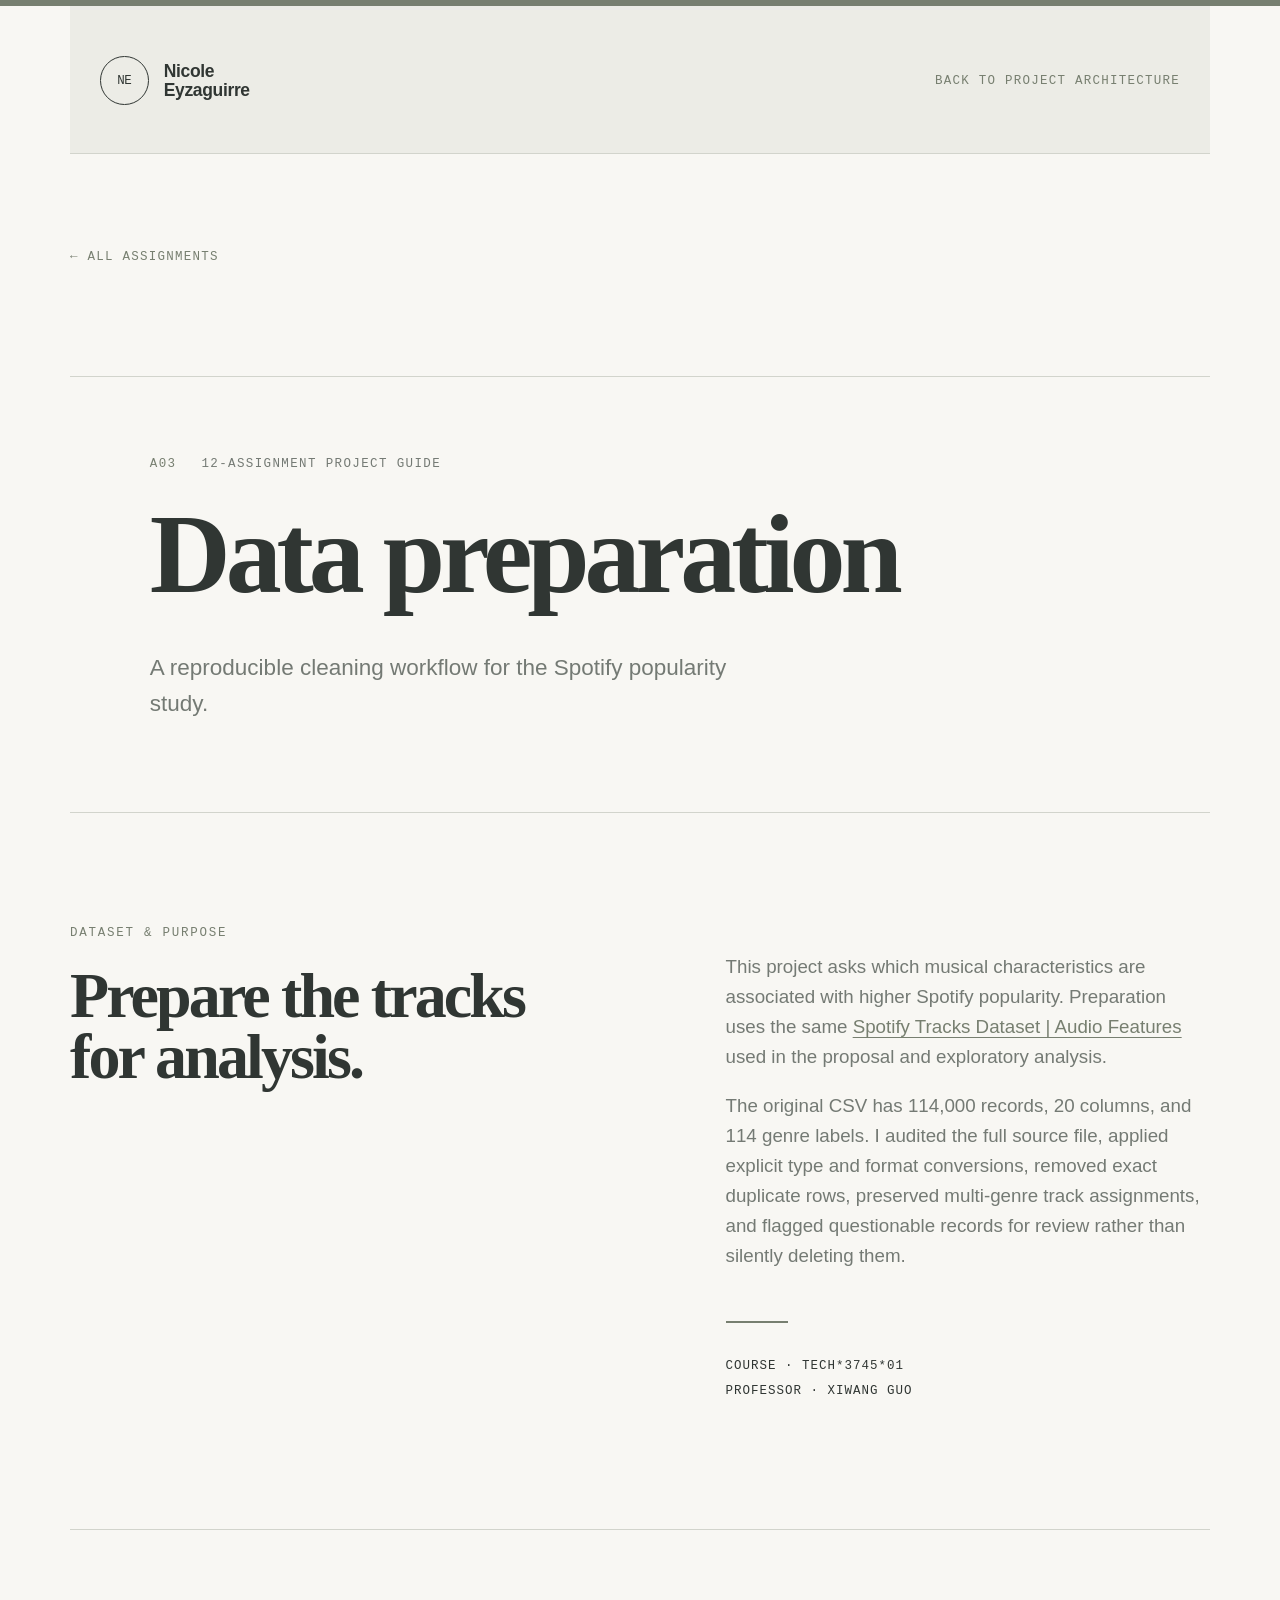
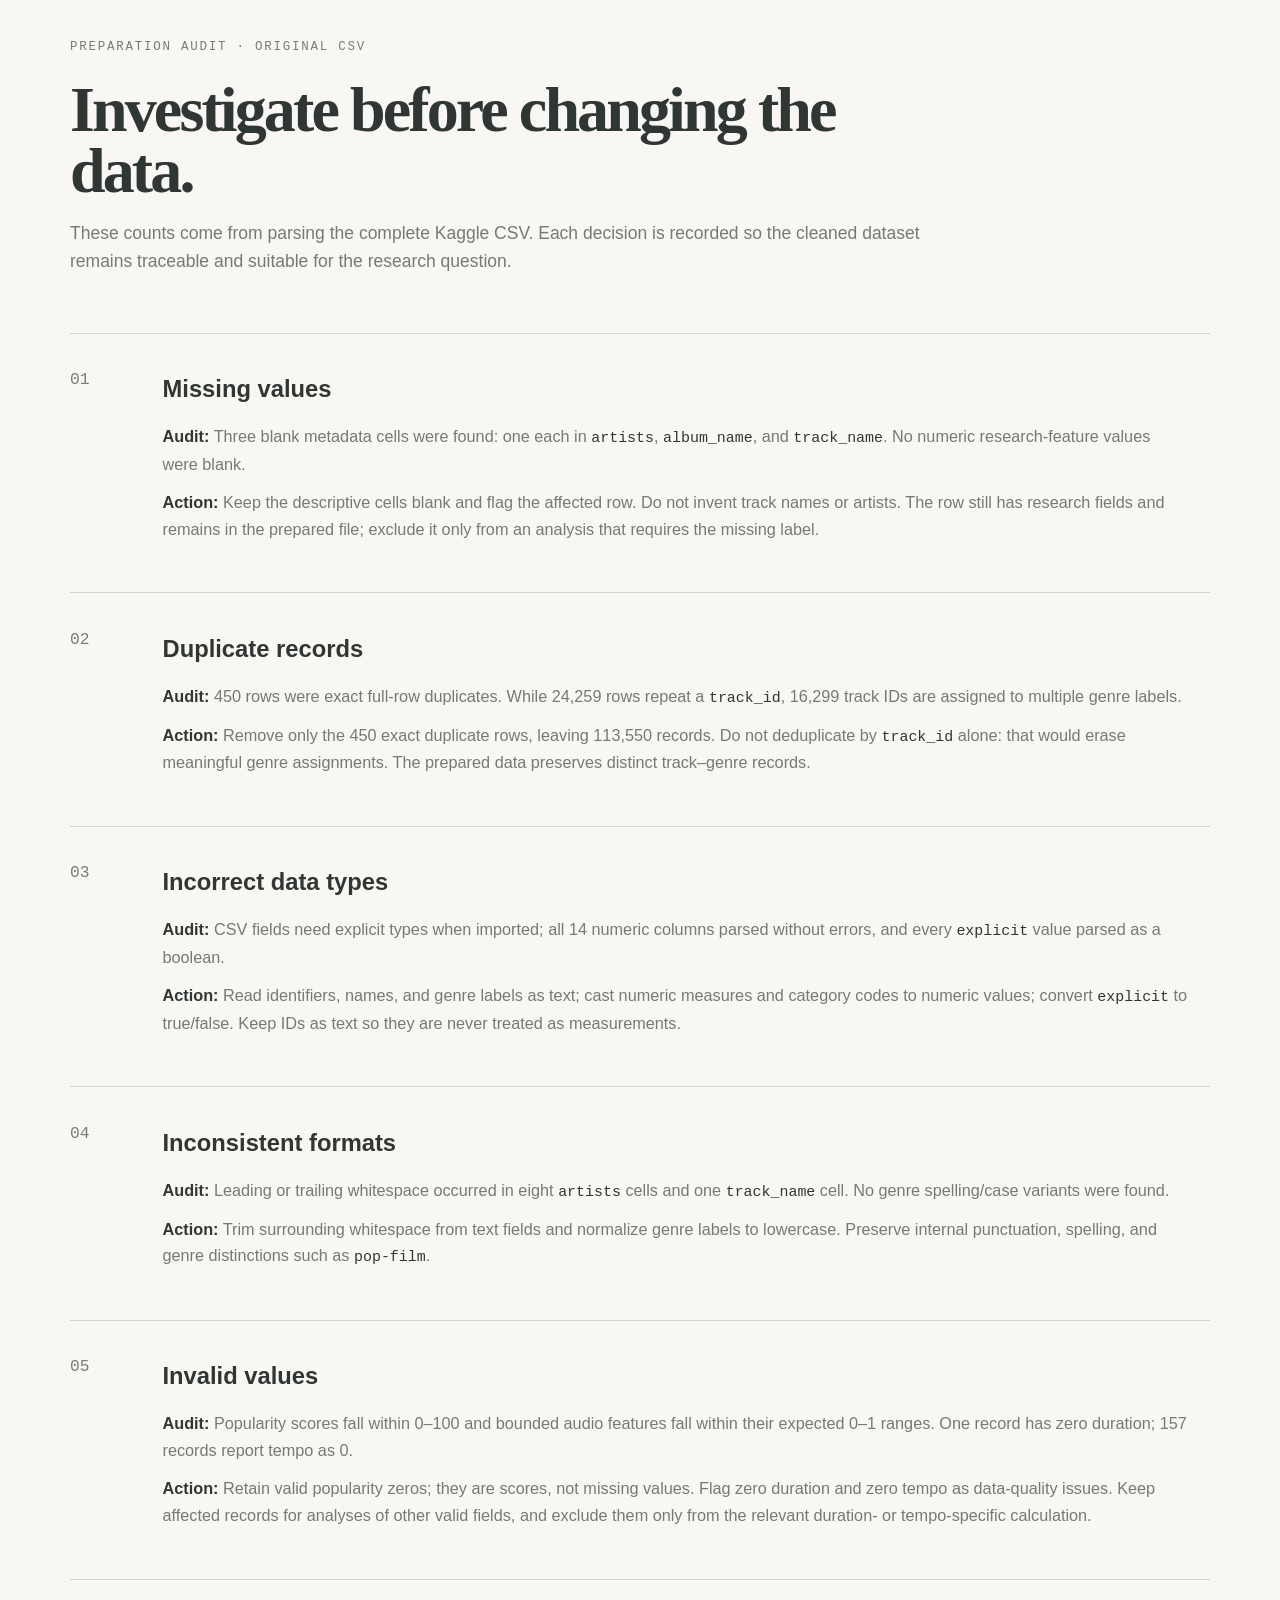
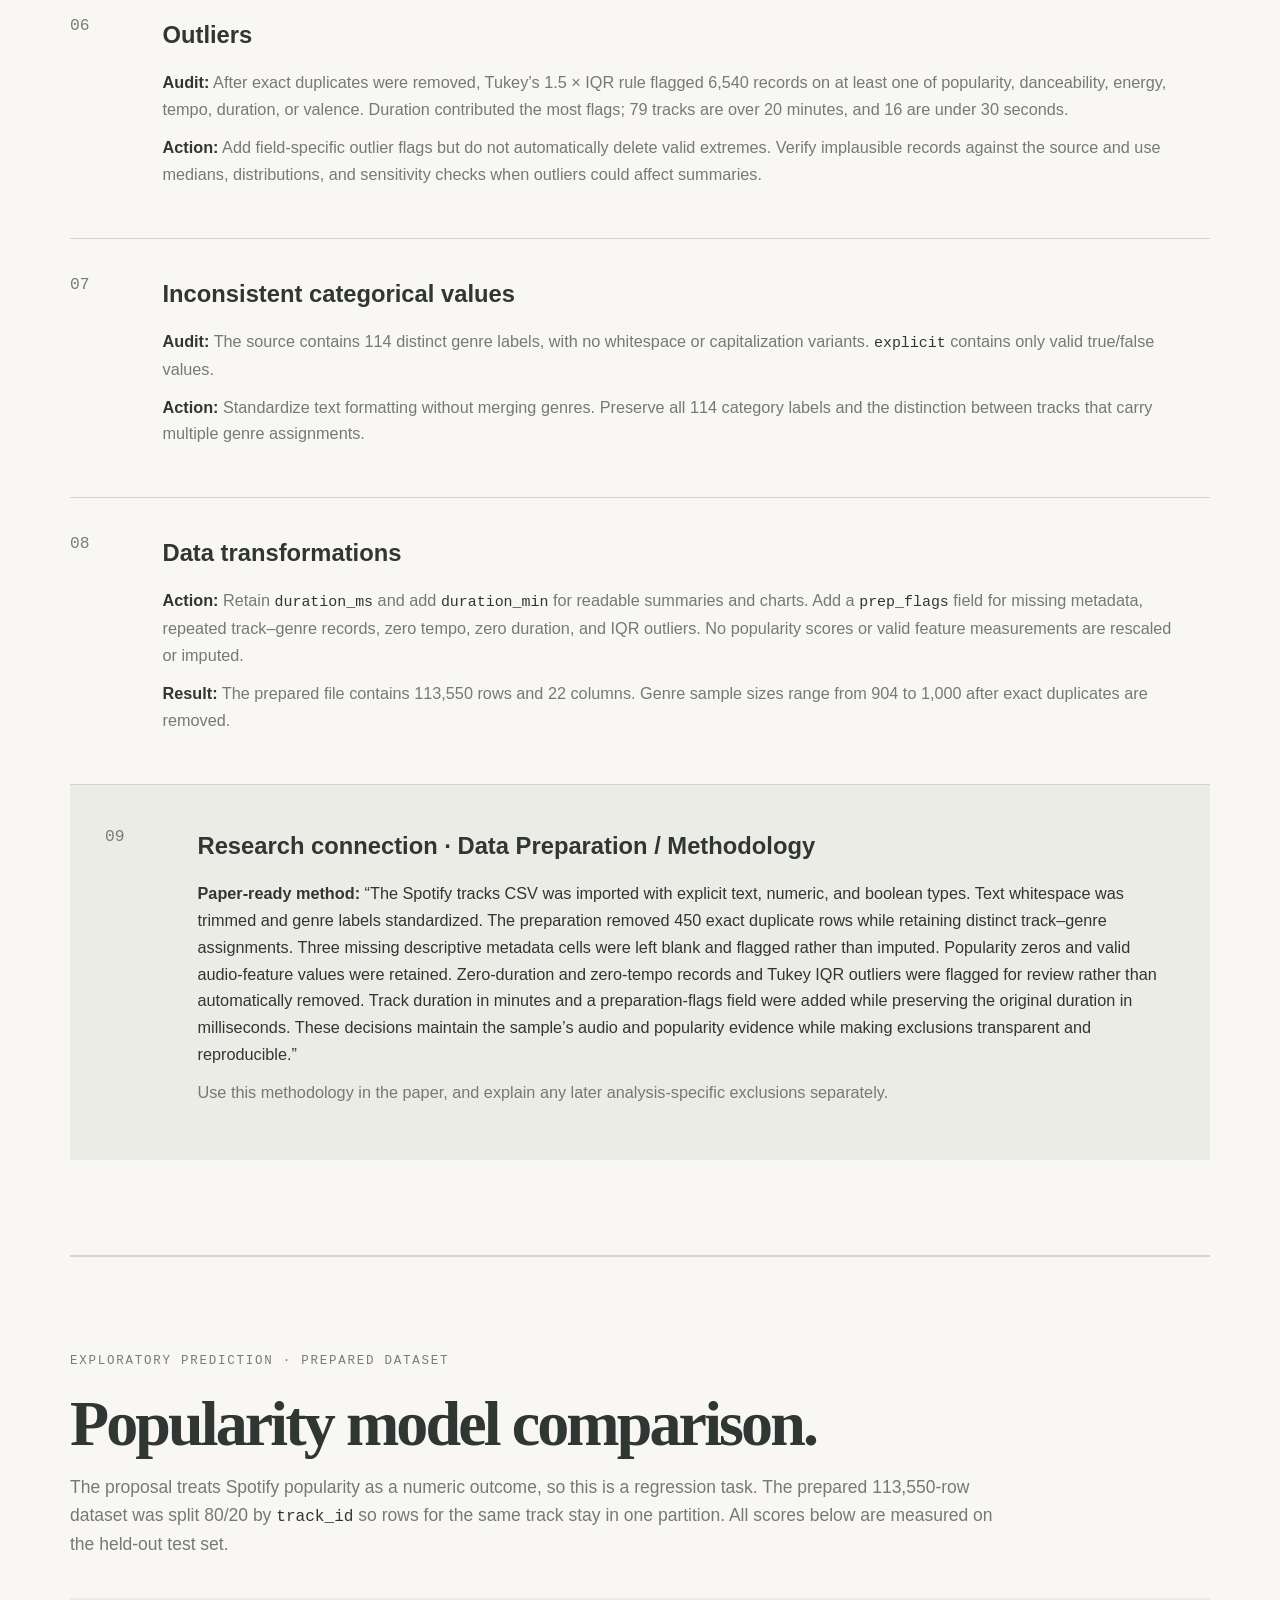
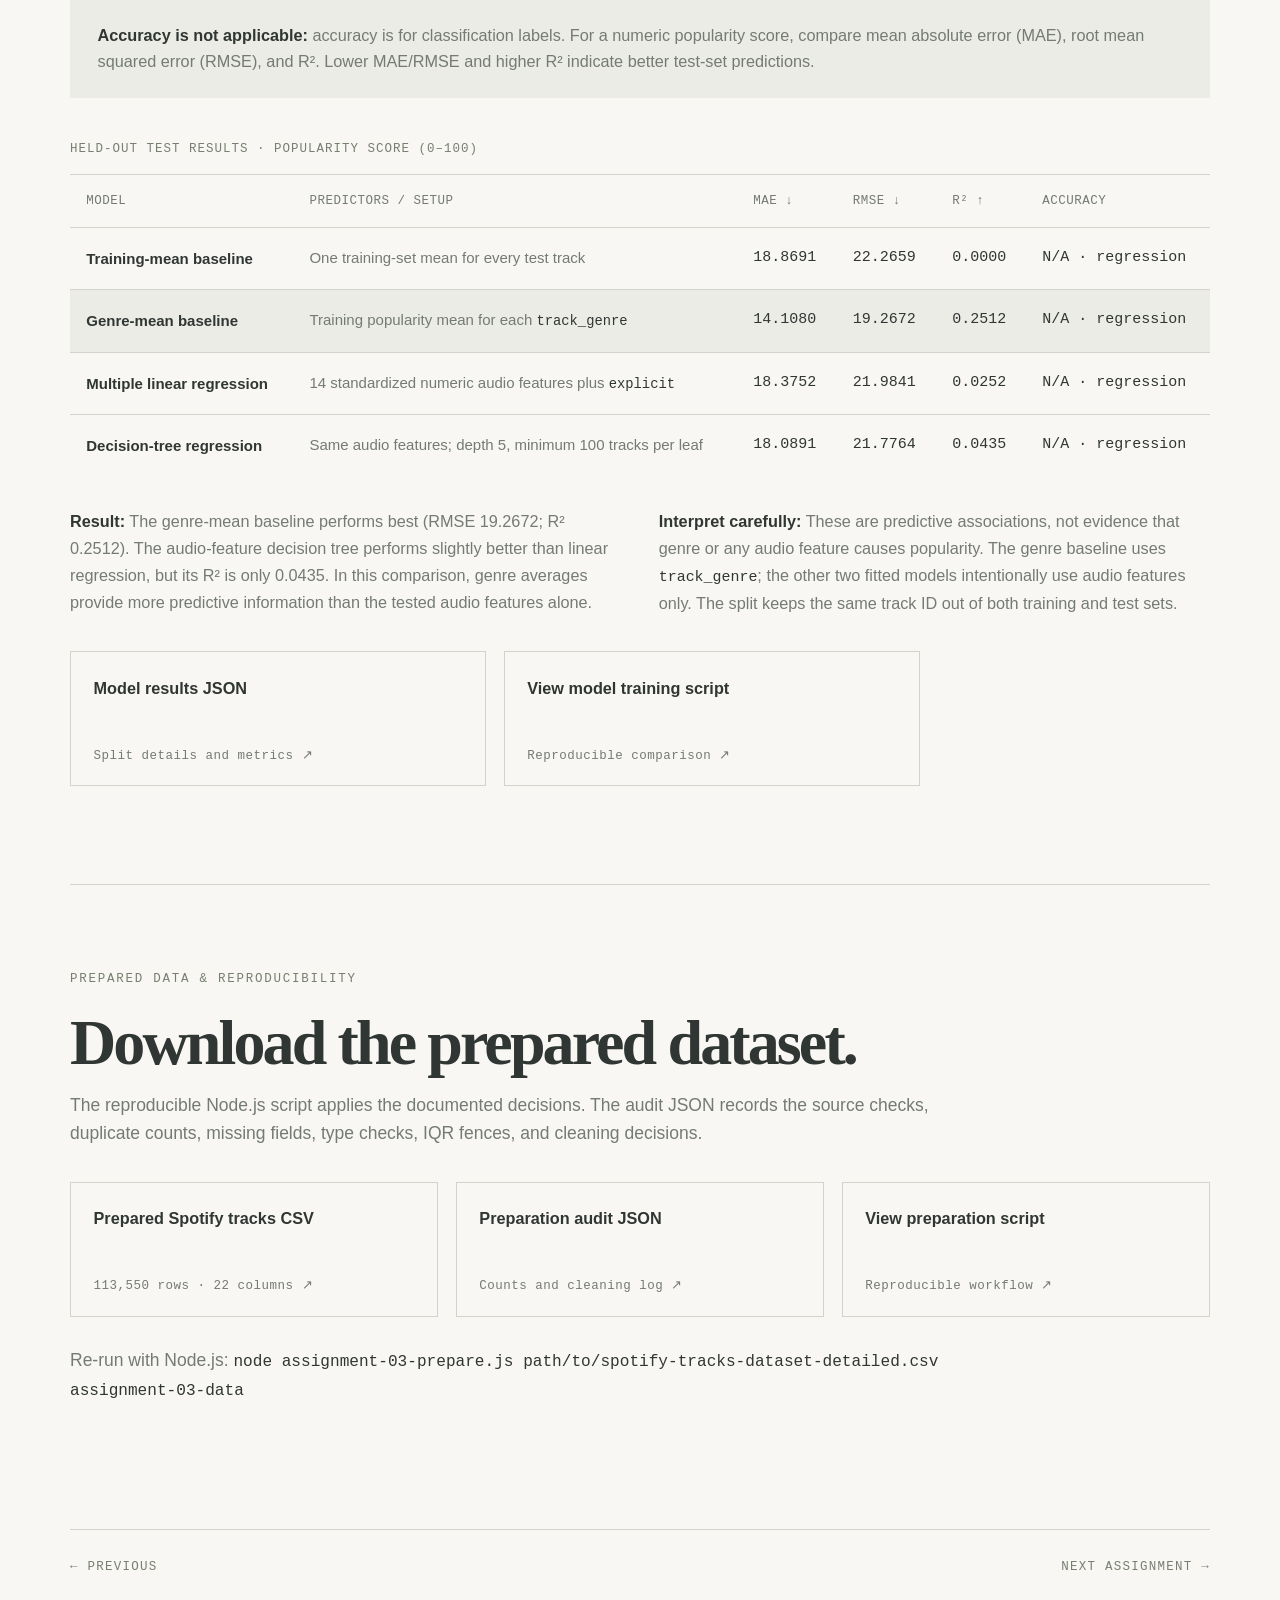
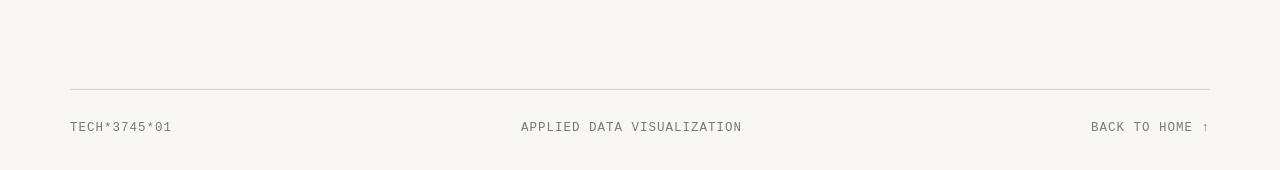
==== commit ff8ba432: "Add Spotify popularity model comparison Co-authored-by: Copilot <223556219+Copilot@users.noreply.git" ====
--- a/assignment-03.html
+++ b/assignment-03.html
@@ -117,6 +117,72 @@
       </ol>
     </section>
 
+    <section class="model-comparison" aria-labelledby="model-comparison-title">
+      <div class="model-heading">
+        <p class="eyebrow">Exploratory prediction · prepared dataset</p>
+        <h2 id="model-comparison-title">Popularity model comparison.</h2>
+        <p>The proposal treats Spotify popularity as a numeric outcome, so this is a regression task. The prepared 113,550-row dataset was split 80/20 by <code>track_id</code> so rows for the same track stay in one partition. All scores below are measured on the held-out test set.</p>
+      </div>
+      <p class="model-metric-note"><strong>Accuracy is not applicable:</strong> accuracy is for classification labels. For a numeric popularity score, compare mean absolute error (MAE), root mean squared error (RMSE), and R². Lower MAE/RMSE and higher R² indicate better test-set predictions.</p>
+      <div class="model-table-wrap">
+        <table class="model-table">
+          <caption>Held-out test results · popularity score (0–100)</caption>
+          <thead>
+            <tr>
+              <th scope="col">Model</th>
+              <th scope="col">Predictors / setup</th>
+              <th scope="col">MAE ↓</th>
+              <th scope="col">RMSE ↓</th>
+              <th scope="col">R² ↑</th>
+              <th scope="col">Accuracy</th>
+            </tr>
+          </thead>
+          <tbody>
+            <tr>
+              <th scope="row">Training-mean baseline</th>
+              <td>One training-set mean for every test track</td>
+              <td>18.8691</td>
+              <td>22.2659</td>
+              <td>0.0000</td>
+              <td>N/A · regression</td>
+            </tr>
+            <tr>
+              <th scope="row">Genre-mean baseline</th>
+              <td>Training popularity mean for each <code>track_genre</code></td>
+              <td>14.1080</td>
+              <td>19.2672</td>
+              <td>0.2512</td>
+              <td>N/A · regression</td>
+            </tr>
+            <tr>
+              <th scope="row">Multiple linear regression</th>
+              <td>14 standardized numeric audio features plus <code>explicit</code></td>
+              <td>18.3752</td>
+              <td>21.9841</td>
+              <td>0.0252</td>
+              <td>N/A · regression</td>
+            </tr>
+            <tr>
+              <th scope="row">Decision-tree regression</th>
+              <td>Same audio features; depth 5, minimum 100 tracks per leaf</td>
+              <td>18.0891</td>
+              <td>21.7764</td>
+              <td>0.0435</td>
+              <td>N/A · regression</td>
+            </tr>
+          </tbody>
+        </table>
+      </div>
+      <div class="model-interpretation">
+        <p><strong>Result:</strong> The genre-mean baseline performs best (RMSE 19.2672; R² 0.2512). The audio-feature decision tree performs slightly better than linear regression, but its R² is only 0.0435. In this comparison, genre averages provide more predictive information than the tested audio features alone.</p>
+        <p><strong>Interpret carefully:</strong> These are predictive associations, not evidence that genre or any audio feature causes popularity. The genre baseline uses <code>track_genre</code>; the other two fitted models intentionally use audio features only. The split keeps the same track ID out of both training and test sets.</p>
+      </div>
+      <div class="prep-links model-links">
+        <a href="assignment-03-data/model-comparison.json">Model results JSON <span>Split details and metrics ↗</span></a>
+        <a href="assignment-03-models.js">View model training script <span>Reproducible comparison ↗</span></a>
+      </div>
+    </section>
+
     <section class="prep-deliverables">
       <p class="eyebrow">Prepared data &amp; reproducibility</p>
       <h2>Download the prepared dataset.</h2>
--- a/styles.css
+++ b/styles.css
@@ -79,4 +79,6 @@
 .prep-audit { padding: 88px 0 76px; border-bottom: 1px solid var(--line); }.prep-heading { max-width: 720px; margin-bottom: 46px; }.prep-heading h2, .prep-deliverables h2 { max-width: 650px; font-size: clamp(38px, 4vw, 58px); }.prep-heading > p:last-child, .prep-deliverables > p:not(.eyebrow) { max-width: 740px; color: var(--muted); font-size: 14px; }.prep-task-list { margin: 0; padding: 0; list-style: none; counter-reset: prep-task; }.prep-task { display: grid; grid-template-columns: 54px minmax(0, 1fr); gap: 20px; padding: 29px 0 31px; border-top: 1px solid var(--line); counter-increment: prep-task; }.prep-task-number { color: var(--accent); font: 13px var(--mono); }.prep-task h3 { margin: 0 0 12px; font-size: 19px; }.prep-task > div > p { max-width: 820px; margin: 9px 0; color: var(--muted); font-size: 13px; line-height: 1.65; }.prep-task strong { color: var(--ink); }.prep-task code, .prep-note code { color: var(--ink); font-family: var(--mono); font-size: .92em; }.prep-research-task { padding: 34px 28px; background: var(--paper-deep); }.prep-research-task > div > p:first-of-type { color: var(--ink); }.prep-deliverables { padding: 70px 0 15px; }.prep-links { display: grid; grid-template-columns: repeat(3, minmax(0, 1fr)); gap: 14px; margin-top: 28px; }.prep-links a { display: flex; min-height: 108px; flex-direction: column; justify-content: space-between; gap: 20px; padding: 18px; border: 1px solid var(--line); color: var(--ink); font-size: 13px; font-weight: 600; transition: background .2s, border-color .2s; }.prep-links a:hover { border-color: var(--accent); background: var(--paper-deep); }.prep-links span { color: var(--muted); font: 10px var(--mono); letter-spacing: .04em; }.prep-note { margin-top: 23px; color: var(--muted); font-size: 12px; line-height: 1.6; }
 @media (max-width: 800px) { .prep-links { grid-template-columns: 1fr; }.prep-links a { min-height: 75px; } }
 @media (max-width: 430px) { .prep-task { grid-template-columns: 36px minmax(0, 1fr); gap: 12px; }.prep-research-task { padding: 26px 18px; } }
+.model-comparison { padding: 78px 0; border-top: 1px solid var(--line); border-bottom: 1px solid var(--line); }.model-heading { max-width: 790px; }.model-heading h2 { max-width: 680px; font-size: clamp(38px, 4vw, 58px); }.model-heading > p:last-child { max-width: 760px; color: var(--muted); font-size: 14px; }.model-heading code, .model-metric-note code, .model-table code, .model-interpretation code { color: var(--ink); font-family: var(--mono); font-size: .92em; }.model-metric-note { margin: 32px 0 20px; padding: 19px 22px; background: var(--paper-deep); color: var(--muted); font-size: 13px; line-height: 1.6; }.model-metric-note strong { color: var(--ink); }.model-table-wrap { overflow-x: auto; }.model-table { width: 100%; min-width: 760px; border-collapse: collapse; text-align: left; font-size: 12px; }.model-table caption { padding: 15px 0; color: var(--accent); font: 10px var(--mono); letter-spacing: .08em; text-align: left; text-transform: uppercase; }.model-table th, .model-table td { padding: 15px 13px; border-top: 1px solid var(--line); vertical-align: top; }.model-table thead th { color: var(--muted); font: 10px var(--mono); letter-spacing: .04em; text-transform: uppercase; }.model-table tbody th { min-width: 170px; color: var(--ink); font-size: 12px; }.model-table tbody td { color: var(--muted); line-height: 1.5; }.model-table tbody td:nth-child(n+3) { color: var(--ink); font-family: var(--mono); white-space: nowrap; }.model-table tbody tr:nth-child(2) { background: var(--paper-deep); }.model-interpretation { display: grid; grid-template-columns: 1fr 1fr; gap: 30px; margin-top: 25px; }.model-interpretation p { margin: 0; color: var(--muted); font-size: 13px; line-height: 1.65; }.model-interpretation strong { color: var(--ink); }.model-links { grid-template-columns: repeat(2, minmax(0, 1fr)); max-width: 680px; }
+@media (max-width: 800px) { .model-interpretation { grid-template-columns: 1fr; gap: 14px; }.model-links { grid-template-columns: 1fr; } }
 .overview { grid-template-columns: .85fr 1.15fr; gap: 13%; padding-top: 125px; padding-bottom: 125px; }.project-map { grid-template-columns: 27% 1fr; gap: 10%; padding-top: 78px; padding-bottom: 125px; }.assignment-detail { padding-top: 68px; padding-bottom: 92px; }.assignment-detail:not(.proposal-page) .assignment-hero { padding: 64px 7% 72px; border: 0; border-top: 1px solid var(--line); border-bottom: 1px solid var(--line); background: transparent; }
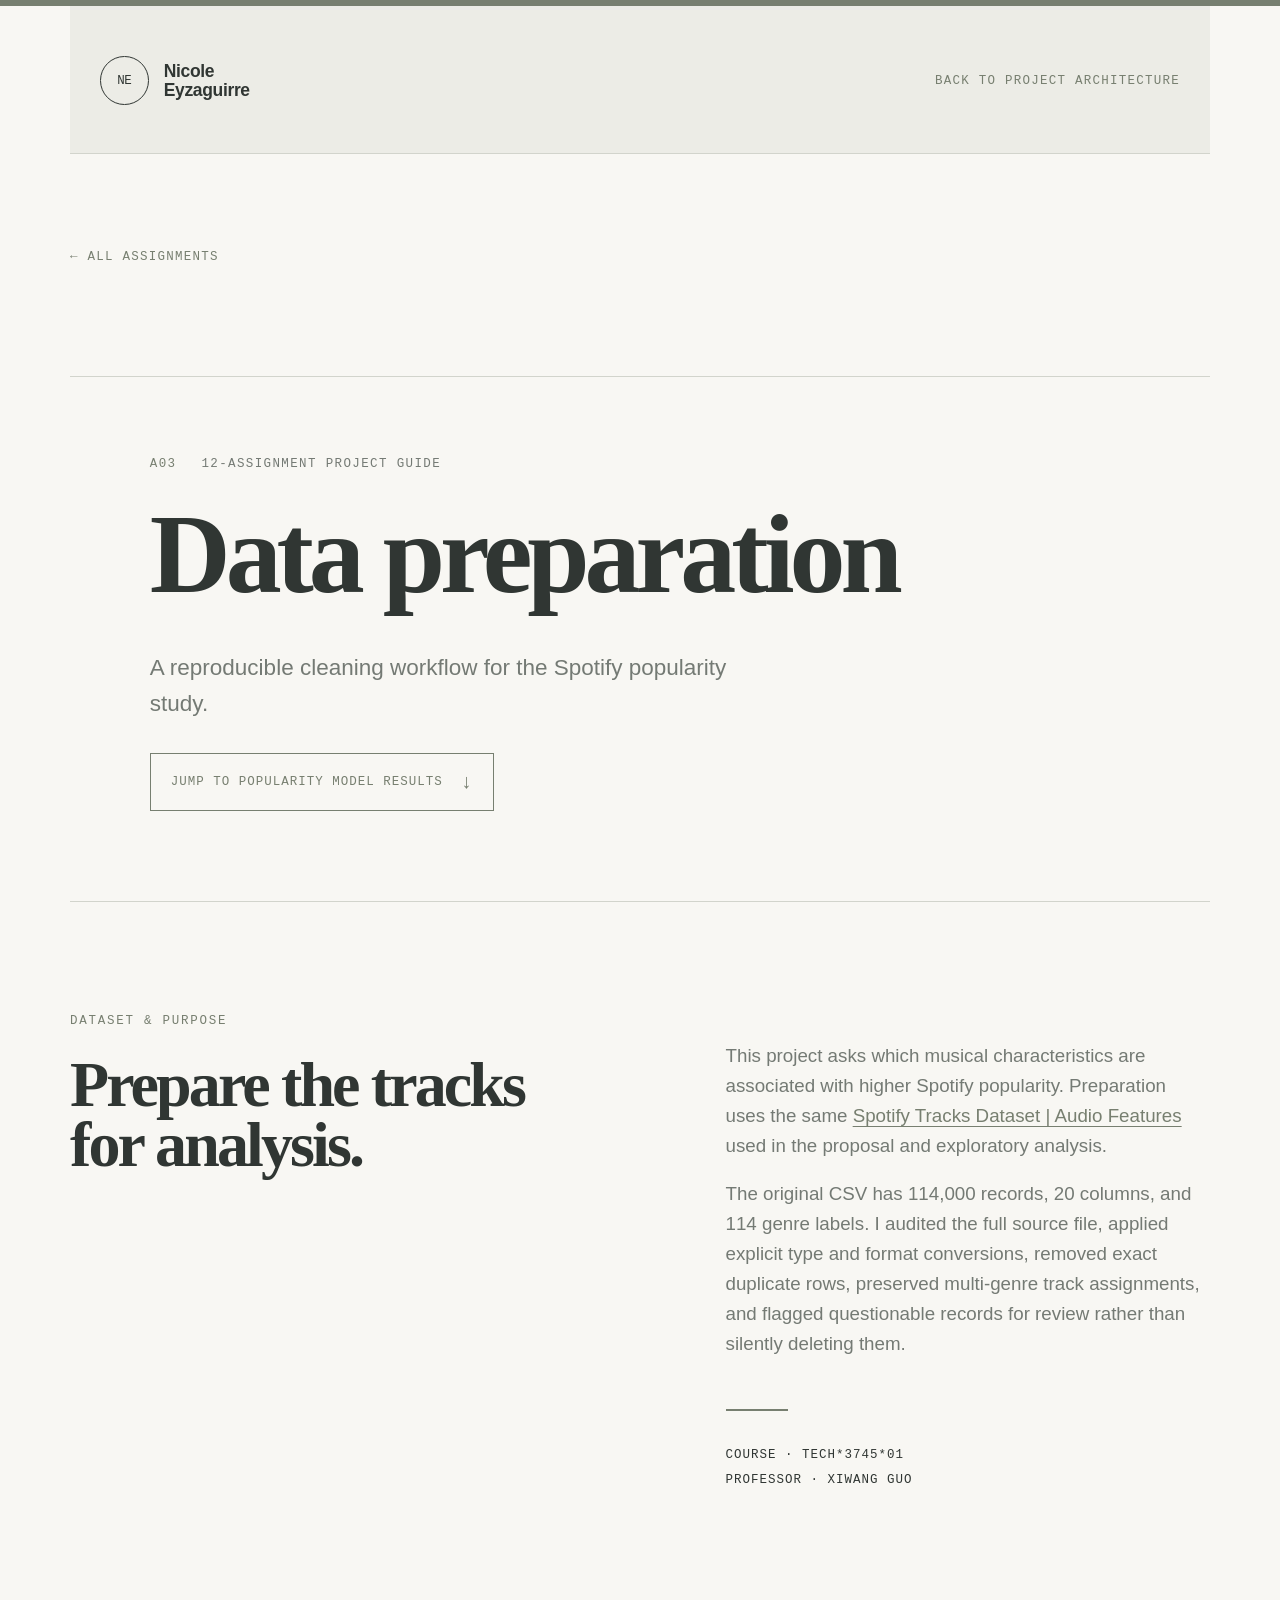
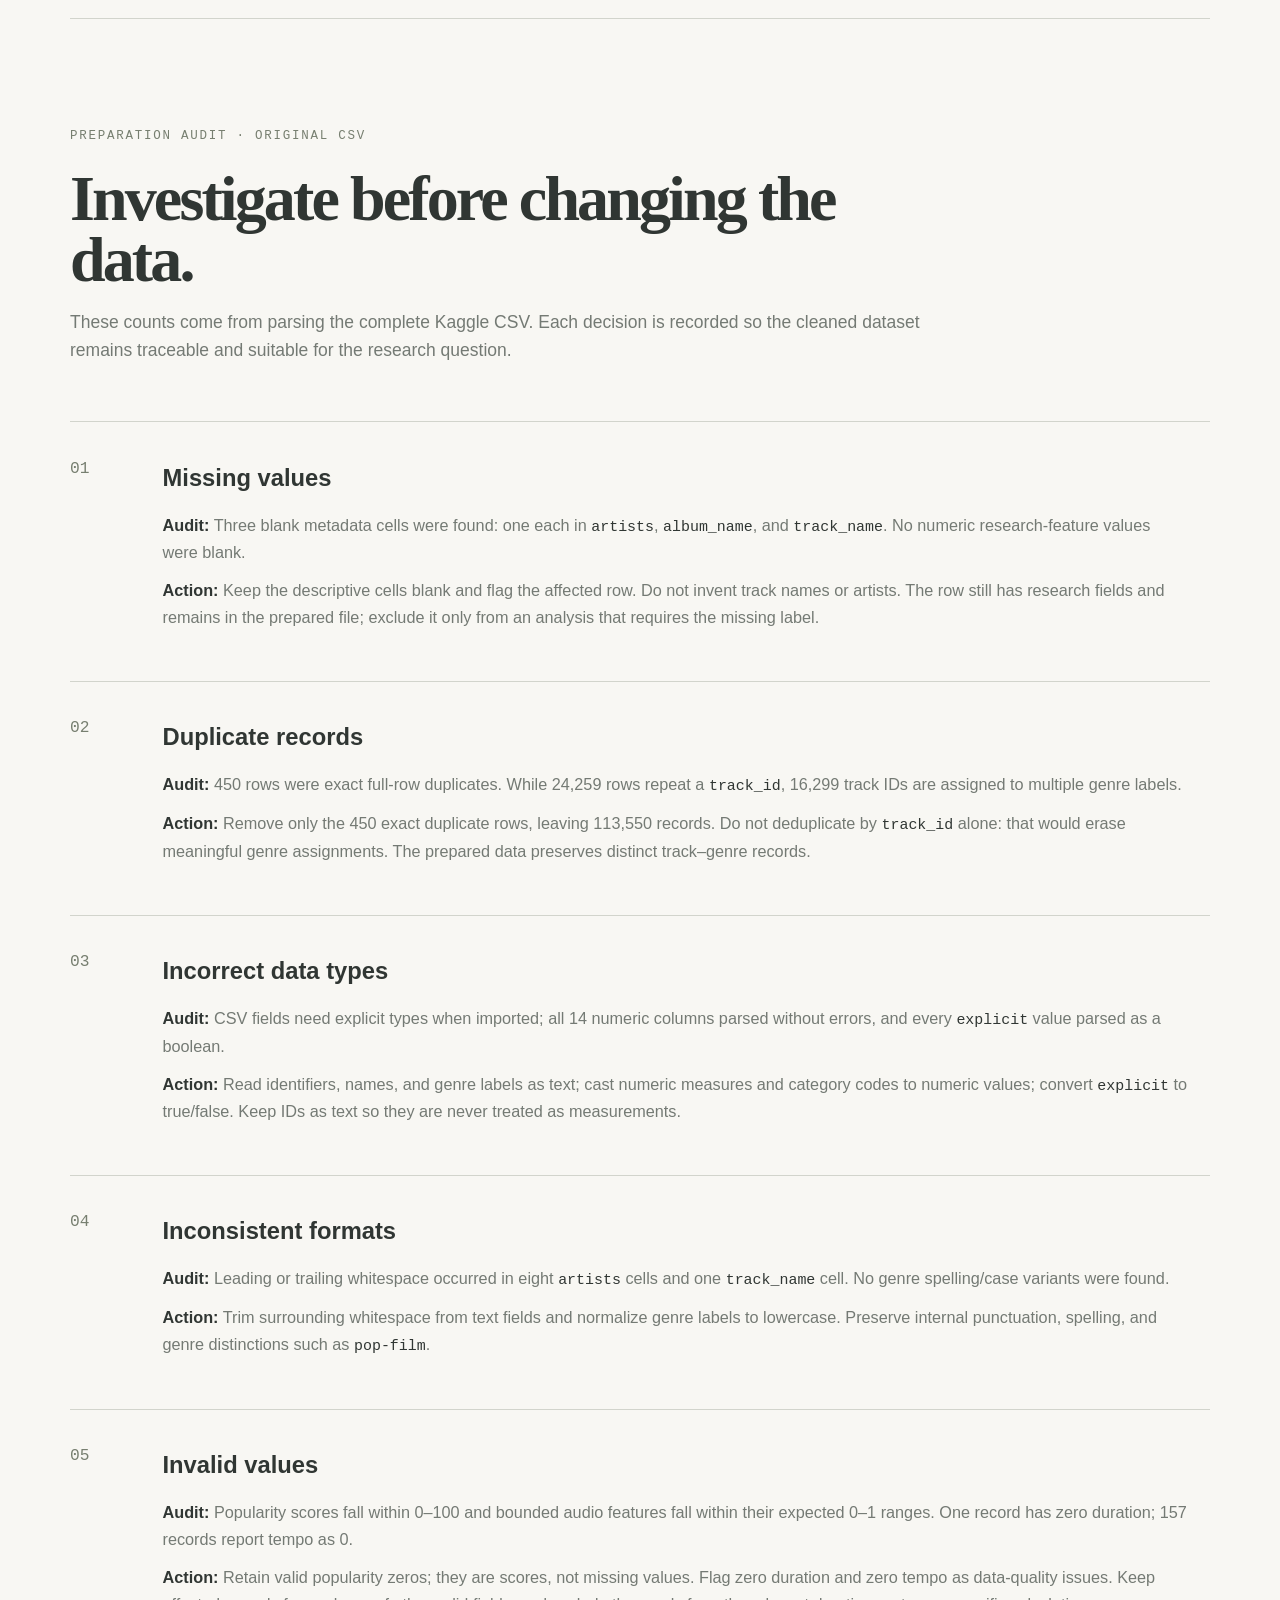
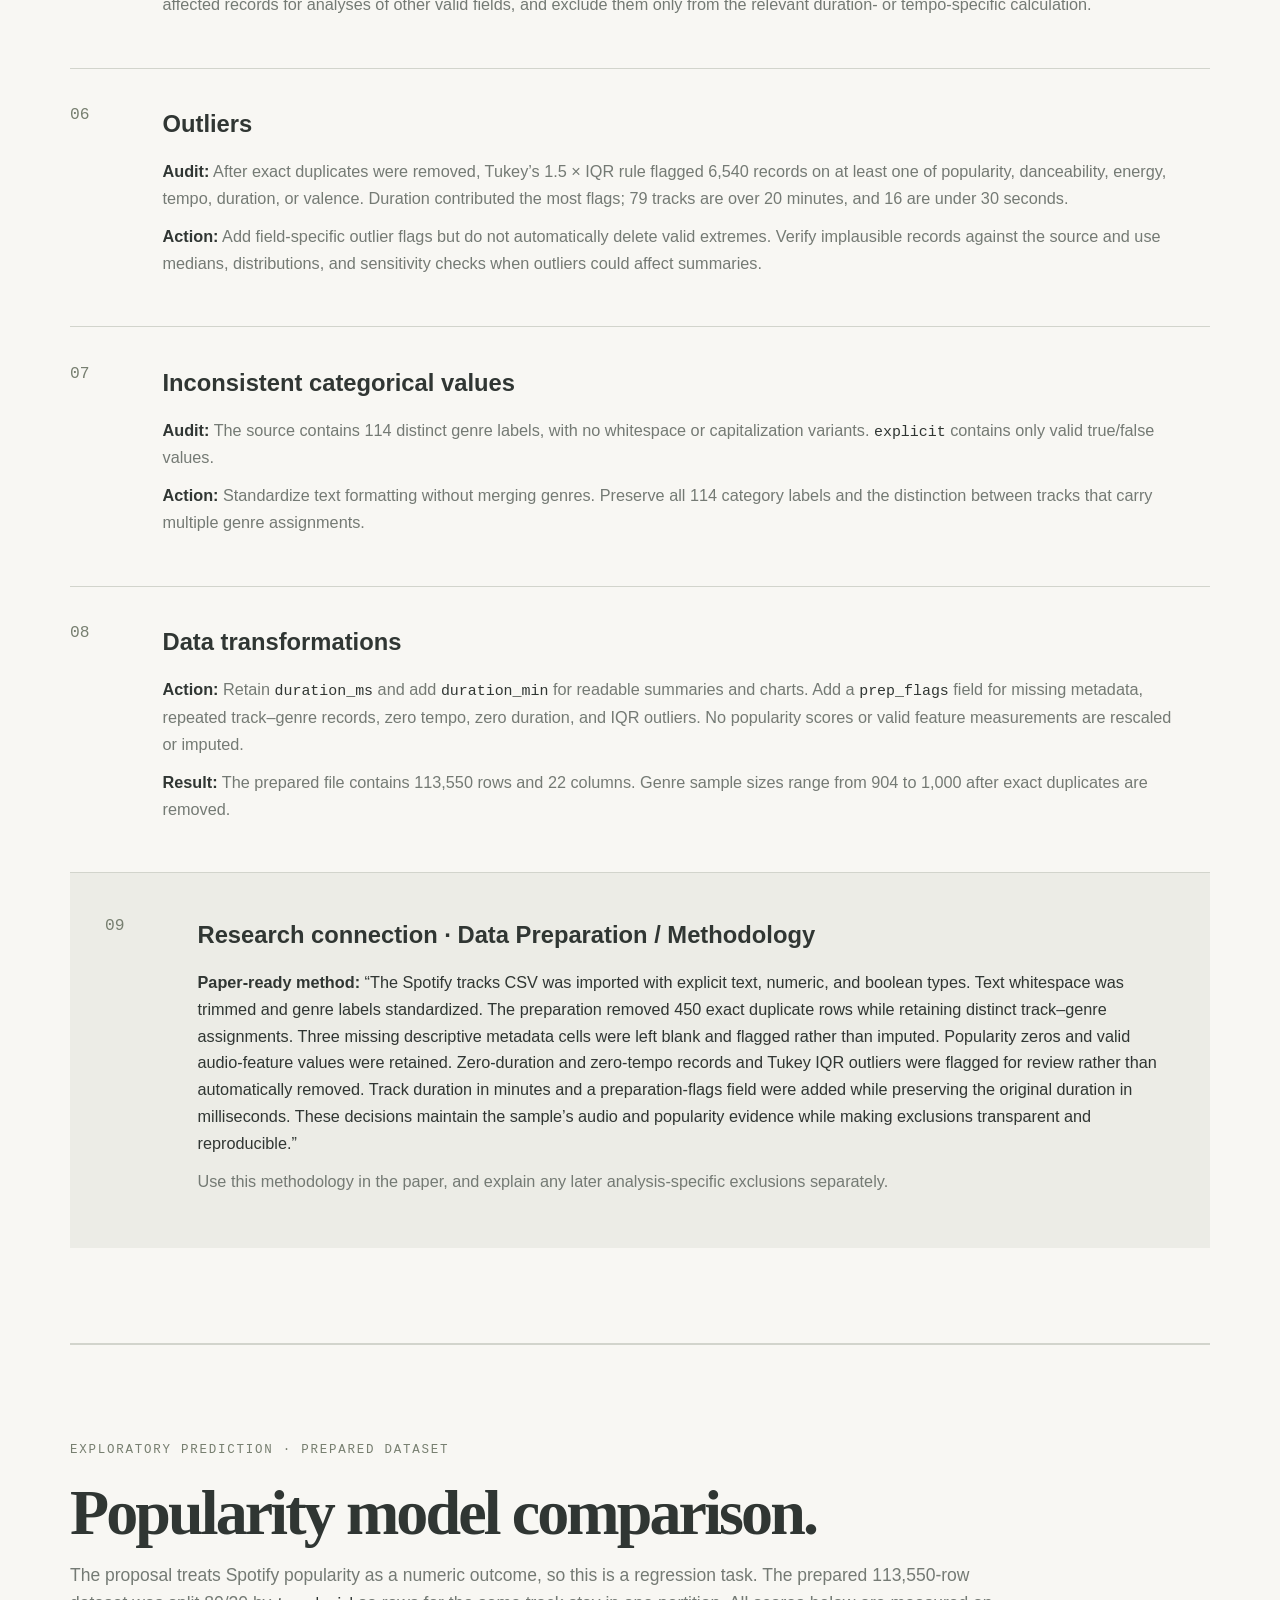
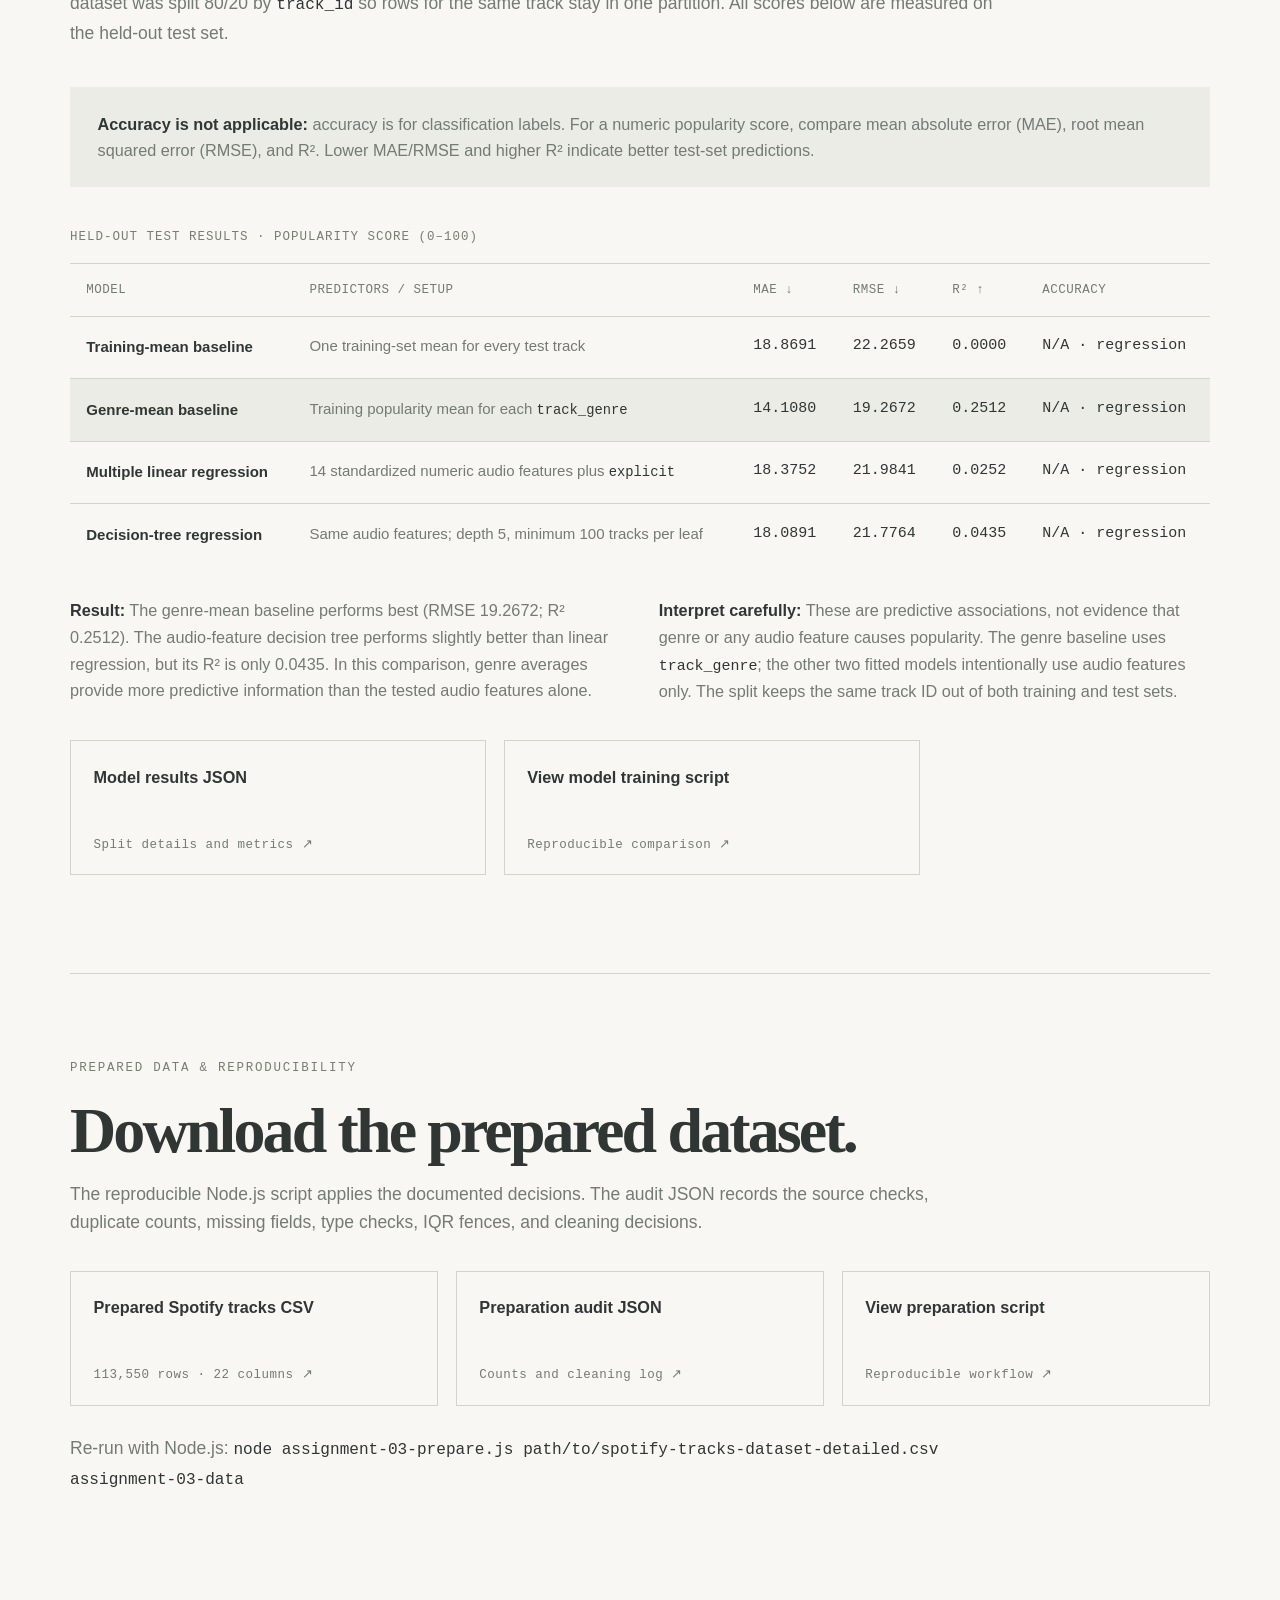
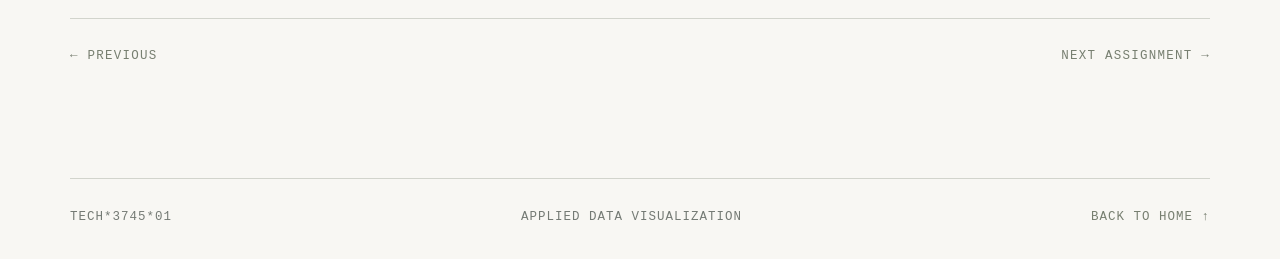
==== commit 6e081fb5: "Add model results jump link Co-authored-by: Copilot <223556219+Copilot@users.noreply.github.com>" ====
--- a/assignment-03.html
+++ b/assignment-03.html
@@ -19,6 +19,7 @@
       <div class="assignment-kicker"><span>A03</span><span>12-assignment project guide</span></div>
       <h1>Data preparation</h1>
       <p class="assignment-summary">A reproducible cleaning workflow for the Spotify popularity study.</p>
+      <a class="model-jump-link" href="#model-comparison">Jump to popularity model results <span aria-hidden="true">↓</span></a>
     </section>
 
     <section class="assignment-content">
@@ -117,7 +118,7 @@
       </ol>
     </section>
 
-    <section class="model-comparison" aria-labelledby="model-comparison-title">
+    <section class="model-comparison" id="model-comparison" aria-labelledby="model-comparison-title">
       <div class="model-heading">
         <p class="eyebrow">Exploratory prediction · prepared dataset</p>
         <h2 id="model-comparison-title">Popularity model comparison.</h2>
--- a/styles.css
+++ b/styles.css
@@ -81,4 +81,5 @@
 @media (max-width: 430px) { .prep-task { grid-template-columns: 36px minmax(0, 1fr); gap: 12px; }.prep-research-task { padding: 26px 18px; } }
 .model-comparison { padding: 78px 0; border-top: 1px solid var(--line); border-bottom: 1px solid var(--line); }.model-heading { max-width: 790px; }.model-heading h2 { max-width: 680px; font-size: clamp(38px, 4vw, 58px); }.model-heading > p:last-child { max-width: 760px; color: var(--muted); font-size: 14px; }.model-heading code, .model-metric-note code, .model-table code, .model-interpretation code { color: var(--ink); font-family: var(--mono); font-size: .92em; }.model-metric-note { margin: 32px 0 20px; padding: 19px 22px; background: var(--paper-deep); color: var(--muted); font-size: 13px; line-height: 1.6; }.model-metric-note strong { color: var(--ink); }.model-table-wrap { overflow-x: auto; }.model-table { width: 100%; min-width: 760px; border-collapse: collapse; text-align: left; font-size: 12px; }.model-table caption { padding: 15px 0; color: var(--accent); font: 10px var(--mono); letter-spacing: .08em; text-align: left; text-transform: uppercase; }.model-table th, .model-table td { padding: 15px 13px; border-top: 1px solid var(--line); vertical-align: top; }.model-table thead th { color: var(--muted); font: 10px var(--mono); letter-spacing: .04em; text-transform: uppercase; }.model-table tbody th { min-width: 170px; color: var(--ink); font-size: 12px; }.model-table tbody td { color: var(--muted); line-height: 1.5; }.model-table tbody td:nth-child(n+3) { color: var(--ink); font-family: var(--mono); white-space: nowrap; }.model-table tbody tr:nth-child(2) { background: var(--paper-deep); }.model-interpretation { display: grid; grid-template-columns: 1fr 1fr; gap: 30px; margin-top: 25px; }.model-interpretation p { margin: 0; color: var(--muted); font-size: 13px; line-height: 1.65; }.model-interpretation strong { color: var(--ink); }.model-links { grid-template-columns: repeat(2, minmax(0, 1fr)); max-width: 680px; }
 @media (max-width: 800px) { .model-interpretation { grid-template-columns: 1fr; gap: 14px; }.model-links { grid-template-columns: 1fr; } }
+.model-jump-link { display: inline-flex; gap: 14px; align-items: center; margin-top: 25px; padding: 13px 16px; border: 1px solid var(--accent); color: var(--accent); font: 10px var(--mono); letter-spacing: .08em; text-transform: uppercase; transition: background .2s, color .2s; }.model-jump-link:hover { background: var(--accent); color: var(--paper); }.model-jump-link span { font-size: 16px; }
 .overview { grid-template-columns: .85fr 1.15fr; gap: 13%; padding-top: 125px; padding-bottom: 125px; }.project-map { grid-template-columns: 27% 1fr; gap: 10%; padding-top: 78px; padding-bottom: 125px; }.assignment-detail { padding-top: 68px; padding-bottom: 92px; }.assignment-detail:not(.proposal-page) .assignment-hero { padding: 64px 7% 72px; border: 0; border-top: 1px solid var(--line); border-bottom: 1px solid var(--line); background: transparent; }
